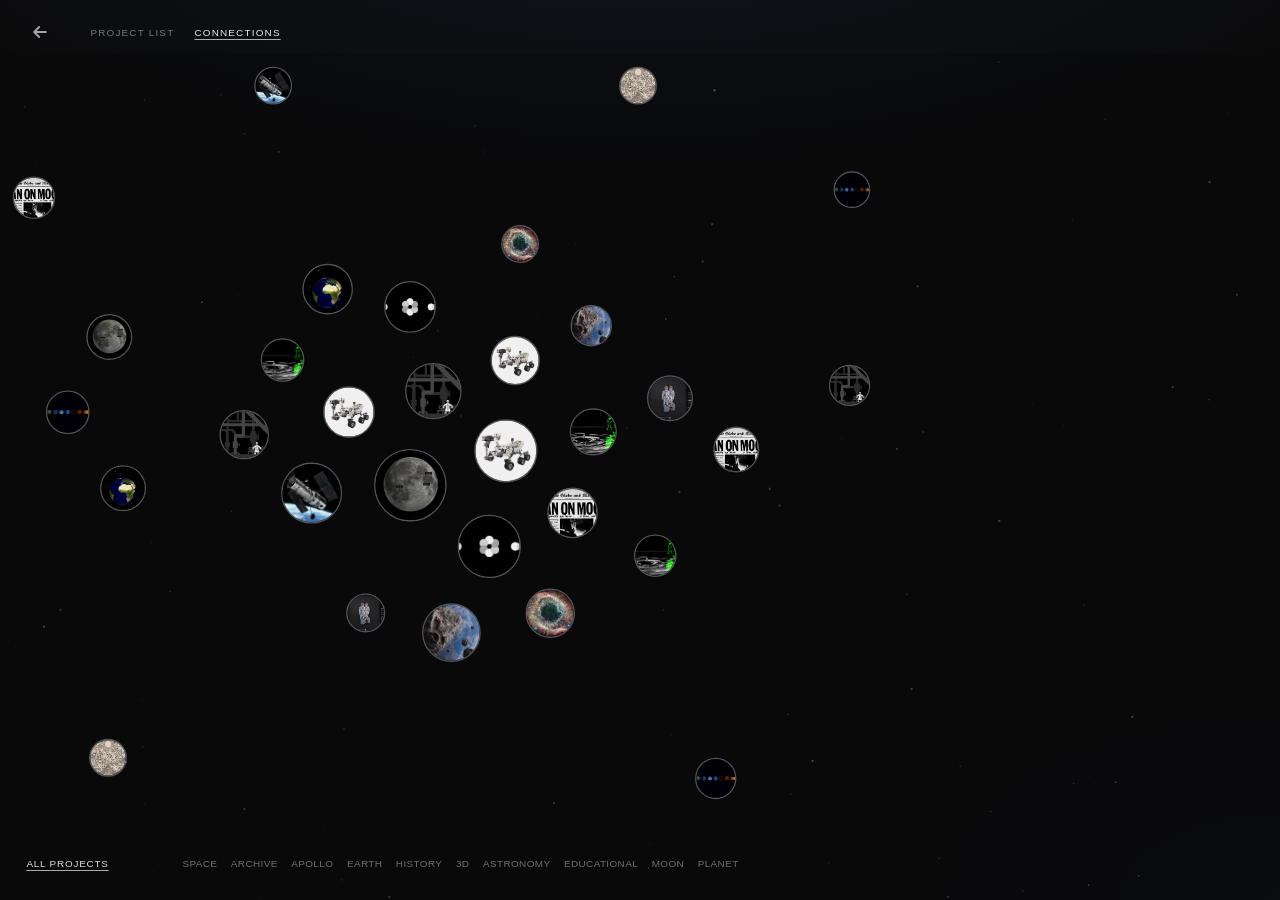
==== explore.html @ de9faa94 "16" ====
<!DOCTYPE html>
<html lang="it">
<head>
  <meta charset="utf-8">
  <meta name="viewport" content="width=device-width, initial-scale=1">
  <title>NASA70 — Connections</title>
  <link rel="stylesheet" href="css/main.css?v=open-red-explore">
</head>
<body class="page-top10">
  <header class="site-header site-header--scheda">
    <div class="site-header__start">
      <a class="header__back" href="index.html" aria-label="Torna alla Home">
        <svg viewBox="0 0 24 24" fill="none" focusable="false" aria-hidden="true"><path d="M19 12H5M11 18l-6-6 6-6" stroke="currentColor" stroke-width="2.2" stroke-linecap="round" stroke-linejoin="round"/></svg>
      </a>
      <nav class="site-nav" aria-label="Sezioni">
        <a class="site-nav__link" href="projects.html">Project List</a>
        <a class="site-nav__link site-nav__link--active" href="explore.html" aria-current="page">Connections</a>
      </nav>
    </div>
    <button type="button" class="header__menuButton" id="legend-toggle" aria-label="Apri menu" aria-controls="legend-panel" aria-expanded="false">
      <span class="header__menuIcon" aria-hidden="true"></span>
    </button>
    <p class="header-meta" aria-hidden="true"><span id="coord-readout" class="mono"></span></p>
  </header>

  <div class="top10-shell" id="top10-shell">
    <div class="top10-graph-pane" id="top10-graph-pane">
      <aside class="legend" id="legend-panel" aria-label="Legenda colori"></aside>
      <main class="main-stage" id="main-stage">
        <canvas id="starfield" class="starfield" aria-hidden="true"></canvas>
        <svg id="graph-svg" class="graph-svg" role="application" aria-label="Rete interattiva dei progetti del corso">
          <defs>
            <filter id="node-glow" x="-80%" y="-80%" width="260%" height="260%">
              <feGaussianBlur stdDeviation="1.8" result="b"/>
              <feMerge>
                <feMergeNode in="b"/>
                <feMergeNode in="SourceGraphic"/>
              </feMerge>
            </filter>
          </defs>
          <g id="zoom-layer">
            <g id="links-layer"></g>
            <g id="nodes-layer"></g>
            <g id="links-highlight-layer"></g>
          </g>
        </svg>
      </main>
      <nav class="filters" id="filter-bar" aria-label="Filtra per tag"></nav>
    </div>

    <aside class="top10-preview-pane" id="preview-pane" aria-label="Anteprima progetto">
      <div class="top10-preview-pane__inner" id="preview-inner">
        <p class="top10-preview__empty">Select a project to preview</p>
      </div>
    </aside>
  </div>

  <div id="mobile-peek" class="mobile-peek" hidden aria-live="polite"></div>

  <div id="tooltip" class="tooltip" role="tooltip" hidden></div>

  <div id="modal" class="modal" hidden aria-modal="true" role="dialog" aria-labelledby="modal-title">
    <div class="modal__backdrop" data-modal-close></div>
    <div class="modal__panel">
      <div class="modal__inner" id="modal-inner"></div>
    </div>
  </div>

  <script type="module" src="js/main.js?v=close-outside-fix"></script>
</body>
</html>
---- css/main.css ----
:root {
  --void: #0a0a0a;
  --void-mid: #121212;
  --void-edge: #1a1a1a;
  --text: #e8eaef;
  --text-muted: rgba(232, 234, 239, 0.55);
  --line: rgba(200, 210, 255, 0.12);
  --line-strong: rgba(200, 210, 255, 0.22);
  --panel: rgba(12, 14, 22, 0.92);
  --panel-border: rgba(255, 255, 255, 0.06);
  --accent: #7eb8ff;
  --nasa-red: #fc3d21;
  --nasa-red-hover: #ff5a40;
  --font-sans: "Helvetica Neue", Helvetica, Arial, sans-serif;
  --font-mono: "Helvetica Neue", Helvetica, Arial, sans-serif;
  --explore-inset: clamp(1rem, 2.8vw, 1.65rem);
  --brand-logo-width: 132px;
  --header-pad-inline: 1.25rem;
  --header-nav-gap: 1.35rem;
  --nav-link-pad-inline: 0.55rem;
  --align-explore-inline: calc(
    var(--header-pad-inline) + var(--brand-logo-width) + var(--header-nav-gap) +
      var(--nav-link-pad-inline)
  );
  --cluster-moon: #c4b5fd;
  --cluster-mars: #fca5a5;
  --cluster-earth: #6ee7b7;
  --cluster-audio: #fcd34d;
  --cluster-data: #93c5fd;
  --cluster-play: #f9a8d4;
  --cluster-heritage: #d4d4d8;
  --cluster-media: #a5b4fc;
  --radius: 10px;
  --transition: 0.35s cubic-bezier(0.22, 1, 0.36, 1);
}

*,
*::before,
*::after {
  box-sizing: border-box;
}

html,
body {
  margin: 0;
  height: 100%;
  background: var(--void);
  color: var(--text);
  font-family: var(--font-sans);
  overflow: hidden;
  -webkit-tap-highlight-color: transparent;
}

body {
  background-image:
    radial-gradient(ellipse 120% 80% at 50% -20%, rgba(60, 80, 140, 0.18), transparent 55%),
    radial-gradient(ellipse 80% 60% at 100% 100%, rgba(30, 40, 90, 0.12), transparent 50%);
}

.site-header {
  position: fixed;
  top: 0;
  left: 0;
  right: 0;
  z-index: 20;
  display: flex;
  align-items: center;
  justify-content: space-between;
  padding: 0.75rem var(--header-pad-inline);
  pointer-events: none;
  background: transparent;
  border-bottom: 1px solid transparent;
  backdrop-filter: blur(0);
  -webkit-backdrop-filter: blur(0);
  transition:
    background var(--transition),
    border-color var(--transition),
    backdrop-filter var(--transition),
    -webkit-backdrop-filter var(--transition);
}

.site-header.is-scrolled {
  background: rgba(10, 10, 10, 0.78);
  border-bottom-color: rgba(255, 255, 255, 0.06);
  backdrop-filter: blur(14px);
  -webkit-backdrop-filter: blur(14px);
}

.site-header > * {
  pointer-events: auto;
}

.header__menuButton {
  display: none;
  align-items: center;
  justify-content: center;
  width: 44px;
  height: 44px;
  border-radius: 12px;
  border: 1px solid rgba(255, 255, 255, 0.1);
  background: rgba(10, 12, 20, 0.62);
  backdrop-filter: blur(10px);
  box-shadow: 0 10px 26px rgba(0, 0, 0, 0.35);
  color: var(--text);
  cursor: pointer;
}

.header__menuIcon {
  position: relative;
  width: 18px;
  height: 18px;
}

.header__menuIcon::before,
.header__menuIcon::after,
.header__menuIcon {
  display: block;
}

.header__menuIcon::before,
.header__menuIcon::after {
  content: "";
  position: absolute;
  left: 0;
  right: 0;
  height: 2px;
  border-radius: 999px;
  background: rgba(232, 234, 239, 0.9);
  box-shadow: 0 0 10px rgba(126, 184, 255, 0.12);
}

.header__menuIcon::before {
  top: 50%;
  transform: translateY(-50%) rotate(90deg);
  transform-origin: 50% 50%;
}

.header__menuIcon::after {
  top: 50%;
  transform: translateY(-50%);
}

.header__menuIcon {
  background: transparent;
}

/* Aperto: da + a − */
.header__menuButton[aria-expanded="true"] .header__menuIcon::before {
  opacity: 0;
}

.brand {
  display: flex;
  align-items: center;
  gap: 0.75rem;
  text-decoration: none;
  color: inherit;
  flex-shrink: 0;
}

/* Freccia "torna alla Home" nella scheda (al posto del logo). */
.header__back {
  display: inline-flex;
  align-items: center;
  justify-content: center;
  width: 40px;
  height: 40px;
  border-radius: 10px;
  flex-shrink: 0;
  color: rgba(232, 234, 239, 0.7);
  text-decoration: none;
  transition: color var(--transition), background var(--transition);
}

.header__back:hover {
  color: var(--text);
  background: rgba(255, 255, 255, 0.06);
}

.header__back svg {
  display: block;
  width: 20px;
  height: 20px;
}

.site-header__start {
  display: flex;
  align-items: center;
  gap: var(--header-nav-gap);
  min-width: 0;
}

.site-nav {
  display: flex;
  align-items: center;
  gap: 0.15rem;
}

.site-nav__link {
  font-family: var(--font-mono);
  font-size: 0.62rem;
  letter-spacing: 0.12em;
  text-transform: uppercase;
  text-decoration: none;
  color: rgba(232, 234, 239, 0.48);
  padding: 0.35rem var(--nav-link-pad-inline);
  background: transparent;
  border: 0;
  transition: color var(--transition), text-decoration-color var(--transition);
}

.site-nav__link:hover {
  color: rgba(232, 234, 239, 0.88);
}

.site-nav__link--active {
  color: var(--text);
  text-decoration: underline;
  text-decoration-color: rgba(232, 234, 239, 0.72);
  text-underline-offset: 0.32em;
  text-decoration-thickness: 1px;
}

.brand__logo {
  display: block;
  width: var(--brand-logo-width);
  height: auto;
  object-fit: contain;
}

.brand__text {
  display: flex;
  flex-direction: column;
  gap: 0.1rem;
}

.brand__title {
  font-size: 0.95rem;
  font-weight: 600;
  letter-spacing: 0.12em;
  text-transform: uppercase;
}

.brand__subtitle {
  font-size: 0.72rem;
  color: var(--text-muted);
  letter-spacing: 0.08em;
  text-transform: uppercase;
}

.header-meta {
  margin: 0;
  font-size: 0.65rem;
  color: var(--text-muted);
}

.mono {
  font-family: var(--font-mono);
  letter-spacing: 0.04em;
}

.main-stage {
  position: fixed;
  inset: 0;
  z-index: 0;
}

.starfield {
  position: absolute;
  inset: 0;
  width: 100%;
  height: 100%;
  display: block;
}

.graph-svg {
  position: absolute;
  inset: 0;
  width: 100%;
  height: 100%;
  cursor: grab;
  touch-action: none;
  -webkit-user-select: none;
  user-select: none;
}

.graph-svg,
.graph-svg * {
  -webkit-user-drag: none;
  user-select: none;
}

.graph-svg:active {
  cursor: grabbing;
}

.graph-svg .link {
  fill: none;
  stroke: none !important;
  stroke-width: 0 !important;
  stroke-opacity: 0 !important;
  pointer-events: none !important;
  visibility: hidden;
}

.graph-svg .link--strength {
  stroke-width: 0.55;
  stroke-opacity: 0.62;
}

.graph-svg .link--mid {
  stroke-width: 0.65;
  stroke-opacity: 0.74;
}

.graph-svg .link--warm {
  stroke-width: 0.78;
  stroke-opacity: 0.86;
}

.graph-svg .link--macro,
.graph-svg .link--tag {
  stroke-width: 0.55;
  stroke-opacity: 0.62;
}

.graph-svg .link--dim {
  opacity: 0.08;
}

.graph-svg .link--active {
  opacity: 1;
  stroke-opacity: 0.92;
  stroke-width: 1.05;
}

.graph-node {
  cursor: grab;
  opacity: 1;
}

.graph-node--dim {
  opacity: 0.14;
}

/* Progetto "spento" quando un altro è selezionato e non ha tag in comune:
   non più cliccabile né hoverabile. */
.graph-node--off {
  opacity: 0.12;
  cursor: default;
  pointer-events: none;
}

.graph-node--off .graph-node__hit {
  pointer-events: none !important;
}

/* Progetto selezionato (clic): anello esterno bianco ben visibile.
   Usiamo l'halo (raggio ringR*1.5) così l'anello sta più all'esterno e si
   distingue dall'outline che abbraccia la miniatura. */
.graph-node--selected .graph-node__halo {
  stroke: #ffffff !important;
  stroke-opacity: 1 !important;
  stroke-width: 2px !important;
}

.graph-node--selected .graph-node__thumb {
  opacity: 1;
}

.graph-node--inactive {
  opacity: 0.32;
  cursor: default;
  transition: opacity 0.4s ease;
}

.graph-node--inactive .graph-node__ring {
  stroke-opacity: 0.12 !important;
}

.graph-node--inactive .graph-node__thumb {
  opacity: 0.7;
}

.graph-node--inactive:hover {
  opacity: 0.55;
}

.graph-node--neighbor {
  opacity: 0.62;
}

.graph-node--pinned {
  opacity: 1;
}

.graph-node--pinned .graph-node__ring {
  stroke: rgba(255, 255, 255, 0.95);
  stroke-opacity: 1;
  stroke-width: 2.6;
}

.graph-node--pinned .graph-node__halo {
  stroke-opacity: 0.62;
}

.graph-node--pinned .graph-node__thumb {
  opacity: 1;
  filter: drop-shadow(0 0 10px rgba(255, 255, 255, 0.42)) drop-shadow(0 0 22px rgba(170, 195, 255, 0.32));
}

@media (prefers-reduced-motion: no-preference) {
  .graph-node--pinned .graph-node__halo {
    animation: graph-node-halo 2.6s ease-in-out infinite;
  }
}

@keyframes graph-node-halo {
  0%,
  100% {
    stroke-opacity: 0.42;
  }
  50% {
    stroke-opacity: 0.78;
  }
}

.graph-node:active {
  cursor: grabbing;
}

.graph-node__ring {
  pointer-events: none;
  stroke: rgba(200, 206, 218, 0.52);
  transition: stroke-opacity 0.25s ease, r 0.3s ease, stroke-width 0.25s ease;
}

.graph-node__hit {
  pointer-events: all;
  fill: transparent !important;
  stroke: none !important;
  cursor: grab;
}

.graph-node__thumb {
  pointer-events: none;
  opacity: 0.94;
  transition: opacity 0.25s ease;
}

.graph-node:hover .graph-node__ring,
.graph-node:focus-visible .graph-node__ring,
.graph-node--focus .graph-node__ring {
  stroke-opacity: 0.95;
  r: 18.5;
  stroke-width: 1.8;
}

.graph-node:hover .graph-node__thumb,
.graph-node:focus-visible .graph-node__thumb,
.graph-node--focus .graph-node__thumb {
  opacity: 1;
}

.graph-node:focus {
  outline: none;
}

.graph-node:focus-visible {
  outline: none;
}

.graph-node:focus-visible .graph-node__ring {
  stroke-opacity: 1;
  stroke-width: 2.05;
}

.legend {
  display: none !important;
  position: fixed;
  top: 4.25rem;
  right: var(--explore-inset, clamp(1rem, 2.8vw, 1.65rem));
  z-index: 18;
  width: min(10.5rem, calc(100vw - 2rem));
  max-height: min(72vh, calc(100vh - 11rem));
  overflow: auto;
  padding: 0;
  border: 0;
  background: transparent;
  box-shadow: none;
  backdrop-filter: none;
  -webkit-backdrop-filter: none;
  pointer-events: auto;
  text-align: right;
  -webkit-overflow-scrolling: touch;
}

.legend__section {
  margin-bottom: 1rem;
}

.legend__section--tags {
  margin-bottom: 0;
}

.legend__heading {
  margin: 0 0 0.4rem;
  font-size: 0.58rem;
  font-weight: 400;
  letter-spacing: 0.12em;
  text-transform: uppercase;
  color: rgba(232, 234, 239, 0.42);
}

.legend__scale {
  display: flex;
  flex-direction: column;
  align-items: stretch;
  gap: 0.28rem;
}

.legend__scaleBar {
  display: block;
  width: 100%;
  height: 2px;
  border-radius: 999px;
  opacity: 0.88;
}

.legend__scaleLabels {
  display: flex;
  justify-content: space-between;
  gap: 0.35rem;
}

.legend__scaleLabel {
  font-size: 0.58rem;
  letter-spacing: 0.06em;
  color: rgba(232, 234, 239, 0.42);
}

.legend__list {
  display: flex;
  flex-direction: column;
  gap: 0.22rem;
}

.legend__list--tags {
  max-height: 10.5rem;
  overflow-y: auto;
  padding-right: 0.1rem;
}

.legend__row {
  display: flex;
  align-items: center;
  justify-content: flex-end;
  gap: 0.4rem;
  min-height: 1.1rem;
}

.legend__swatch {
  flex-shrink: 0;
  width: 0.42rem;
  height: 0.42rem;
  border-radius: 50%;
  box-shadow: none;
  opacity: 0.9;
}

.legend__label {
  font-family: var(--font-sans);
  font-size: 0.72rem;
  line-height: 1.3;
  letter-spacing: -0.01em;
  color: rgba(232, 234, 239, 0.78);
}

.legend__empty {
  margin: 0;
  font-size: 0.72rem;
  color: rgba(232, 234, 239, 0.42);
}

.filters {
  position: fixed;
  bottom: 0;
  left: 0;
  right: 0;
  z-index: 15;
  display: flex;
  flex-wrap: wrap;
  align-items: center;
  justify-content: flex-start;
  gap: 0.55rem 0.85rem;
  max-height: 38vh;
  overflow-y: auto;
  padding: 0.65rem var(--explore-inset, clamp(1rem, 2.8vw, 1.65rem))
    calc(var(--explore-inset, clamp(1rem, 2.8vw, 1.65rem)) + env(safe-area-inset-bottom));
  pointer-events: none;
  -webkit-overflow-scrolling: touch;
}

.filters > * {
  pointer-events: auto;
}

.filter-pill {
  display: inline-flex;
  align-items: center;
  gap: 0.35rem;
  margin: 0;
  padding: 0.28rem 0;
  border: 0;
  border-radius: 0;
  background: transparent;
  font-family: var(--font-mono);
  font-size: 0.62rem;
  text-transform: uppercase;
  letter-spacing: 0.08em;
  color: rgba(232, 234, 239, 0.45);
  cursor: pointer;
  transition: color var(--transition);
}

.filter-pill__label {
  text-underline-offset: 0.28em;
  text-decoration-thickness: 1px;
}

.filter-pill--tag .filter-pill__label {
  max-width: 7.5rem;
  overflow: hidden;
  text-overflow: ellipsis;
  white-space: nowrap;
}

.filter-pill:hover {
  color: rgba(232, 234, 239, 0.82);
}

.filter-pill[aria-pressed="true"] {
  color: rgba(232, 234, 239, 0.92);
}

.filter-pill[aria-pressed="true"] .filter-pill__label {
  text-decoration: underline;
  text-decoration-color: rgba(232, 234, 239, 0.72);
}

.tooltip {
  position: fixed;
  z-index: 25;
  max-width: min(320px, calc(100vw - 2rem));
  padding: 0.75rem 0.85rem;
  border-radius: var(--radius);
  border: 1px solid var(--panel-border);
  background: rgba(12, 14, 22, 0.15);
  backdrop-filter: blur(12px);
  box-shadow: 0 16px 48px rgba(0, 0, 0, 0.45);
  pointer-events: none;
  transition: opacity 0.2s ease;
}

.tooltip[hidden] {
  display: none;
}

.graph-cursor-cta {
  position: fixed;
  z-index: 30;
  left: 0;
  top: 0;
  pointer-events: none;
}

.graph-cursor-cta[hidden] {
  display: none;
}

.graph-cursor-cta__link {
  pointer-events: auto;
  font-family: var(--font-mono);
  font-size: 0.56rem;
  font-weight: 400;
  letter-spacing: 0.12em;
  text-transform: uppercase;
  text-decoration: underline;
  text-decoration-color: rgba(232, 234, 239, 0.72);
  text-underline-offset: 0.32em;
  text-decoration-thickness: 1px;
  color: var(--text);
  white-space: nowrap;
}

.graph-cursor-cta__link:hover {
  color: rgba(232, 234, 239, 0.88);
}

.tooltip__img {
  width: 100%;
  aspect-ratio: 16 / 10;
  object-fit: cover;
  border-radius: 6px;
  margin-bottom: 0.55rem;
  opacity: 0.92;
}

.tooltip__author {
  margin: 0 0 0.4rem;
  font-family: var(--font-sans);
  font-size: 0.72rem;
  font-weight: 400;
  letter-spacing: 0;
  text-transform: none;
  color: rgba(232, 234, 239, 0.42);
  line-height: 1.35;
}

.tooltip__title {
  margin: 0 0 0.35rem;
  font-family: var(--font-sans);
  font-size: clamp(0.82rem, 1.15vw, 0.98rem);
  font-weight: 400;
  line-height: 1.3;
  letter-spacing: -0.01em;
  display: block;
}

.tooltip__titleText {
  min-width: 0;
  display: inline-flex;
  align-items: center;
  gap: 0.45rem;
}

.tooltip__catDot {
  width: 0.62rem;
  height: 0.62rem;
  border-radius: 999px;
  flex: 0 0 auto;
  box-shadow: 0 0 0 1px rgba(255, 255, 255, 0.14), 0 0 14px rgba(255, 255, 255, 0.08);
  opacity: 0.95;
}

.tooltip__excerpt {
  margin: 0 0 0.5rem;
  font-size: 0.78rem;
  color: var(--text-muted);
  line-height: 1.45;
  display: -webkit-box;
  -webkit-line-clamp: 3;
  -webkit-box-orient: vertical;
  overflow: hidden;
}

.tooltip__tagBlock {
  margin-top: 0.35rem;
}

.tooltip__tagBlock + .tooltip__tagBlock {
  margin-top: 0.45rem;
}

.tooltip__tagBlockLabel {
  margin: 0 0 0.2rem;
  font-size: 0.55rem;
  letter-spacing: 0.14em;
  text-transform: uppercase;
  color: rgba(232, 234, 239, 0.45);
}

.tooltip__noTags {
  margin: 0.25rem 0 0;
  font-size: 0.62rem;
  color: var(--text-muted);
}

.tooltip__tags {
  display: flex;
  flex-wrap: wrap;
  gap: 0.25rem;
}

.tooltip__tag {
  font-family: var(--font-mono);
  font-size: 0.55rem;
  letter-spacing: 0.06em;
  text-transform: uppercase;
  padding: 0.15rem 0.35rem;
  border-radius: 4px;
  background: rgba(255, 255, 255, 0.06);
  color: var(--text-muted);
}

.mobile-peek {
  position: fixed;
  right: 0.6rem;
  bottom: auto;
  top: auto;
  z-index: 16;
  width: min(18rem, calc(100vw - 1.5rem));
  border-radius: 14px;
  border: 1px solid rgba(255, 255, 255, 0.08);
  background: rgba(10, 12, 20, 0.18);
  backdrop-filter: blur(10px);
  box-shadow: 0 14px 44px rgba(0, 0, 0, 0.42);
  overflow: hidden;
}

@media (max-width: 820px) {
  .mobile-peek {
    right: 0.75rem;
    bottom: auto;
    top: auto;
  }
}

.mobile-peek__media {
  position: relative;
  border-radius: 14px 14px 0 0;
  overflow: hidden;
}

.mobile-peek__close {
  position: absolute;
  top: 0.65rem;
  right: 0.65rem;
  z-index: 5;
  width: 36px;
  height: 36px;
  border-radius: 12px;
  border: 1px solid rgba(255, 255, 255, 0.14);
  background: rgba(6, 8, 14, 0.55);
  backdrop-filter: blur(8px);
  color: rgba(232, 234, 239, 0.95);
  font-size: 1.25rem;
  line-height: 1;
  cursor: pointer;
  display: inline-flex;
  align-items: center;
  justify-content: center;
  box-shadow: 0 8px 22px rgba(0, 0, 0, 0.35);
}

.mobile-peek__close:active {
  transform: scale(0.98);
}

.mobile-peek[hidden] {
  display: none;
}

.mobile-peek__media--empty {
  min-height: 3.25rem;
}

.mobile-peek__img {
  width: 100%;
  aspect-ratio: 16 / 9;
  object-fit: cover;
  display: block;
  opacity: 0.96;
}

.mobile-peek__body {
  padding: 0.65rem 0.75rem 0.75rem;
}

.mobile-peek__title {
  margin: 0 0 0.5rem;
  font-size: 0.92rem;
  line-height: 1.2;
  font-weight: 600;
  color: var(--text);
}

.mobile-peek__tagsLabel {
  margin: 0 0 0.35rem;
  font-size: 0.58rem;
  letter-spacing: 0.1em;
  text-transform: uppercase;
  color: rgba(232, 234, 239, 0.55);
}

.mobile-peek__tags {
  display: flex;
  flex-wrap: wrap;
  gap: 0.25rem;
}

.mobile-peek__tag {
  font-family: var(--font-mono);
  font-size: 0.55rem;
  letter-spacing: 0.06em;
  text-transform: uppercase;
  padding: 0.15rem 0.35rem;
  border-radius: 4px;
  background: rgba(255, 255, 255, 0.06);
  color: rgba(232, 234, 239, 0.78);
}

@media (min-width: 821px) {
  /* desktop: il pannello è usato come anteprima hover */
}

.modal {
  position: fixed;
  inset: 0;
  z-index: 40;
  display: grid;
  place-items: center;
  padding: 1rem;
}

.modal[hidden] {
  display: none;
}

.modal__backdrop {
  position: absolute;
  inset: 0;
  background: rgba(0, 0, 0, 0.72);
  backdrop-filter: blur(6px);
}

.modal__panel {
  position: relative;
  width: min(720px, 100%);
  max-height: min(92vh, 900px);
  overflow: auto;
  border-radius: 14px;
  border: 1px solid var(--panel-border);
  background: linear-gradient(165deg, rgba(18, 20, 32, 0.98), rgba(8, 9, 14, 0.98));
  box-shadow: 0 24px 80px rgba(0, 0, 0, 0.55);
}

.modal__inner {
  position: relative;
  padding: 1.25rem 1.5rem 1.25rem;
}

.modal__heroWrap {
  position: relative;
  border-radius: 12px;
  overflow: hidden;
  margin-bottom: 1rem;
}

.modal__heroWrap .modal__hero {
  width: 100%;
  aspect-ratio: 21 / 9;
  object-fit: cover;
  display: block;
  margin: 0;
  border-radius: 0;
  opacity: 0.95;
}

.modal__close {
  border: none;
  border-radius: 10px;
  background: rgba(6, 8, 14, 0.55);
  backdrop-filter: blur(8px);
  color: var(--text);
  font-size: 1.25rem;
  line-height: 1;
  cursor: pointer;
  transition: background 0.2s ease;
  display: inline-flex;
  align-items: center;
  justify-content: center;
  width: 2.35rem;
  height: 2.35rem;
  box-shadow: 0 8px 22px rgba(0, 0, 0, 0.35);
}

.modal__close--onHero {
  position: absolute;
  top: 0.65rem;
  right: 0.65rem;
  z-index: 4;
}

.modal__close--top {
  position: absolute;
  top: 0.85rem;
  right: 1.5rem;
  z-index: 4;
}

.modal__close:hover {
  background: rgba(255, 255, 255, 0.12);
}

.modal__author {
  margin: 0.25rem 0 0.35rem;
  font-family: var(--font-sans);
  font-size: 0.72rem;
  letter-spacing: 0;
  text-transform: none;
  color: rgba(232, 234, 239, 0.42);
  line-height: 1.35;
}

.modal__title {
  margin: 0 0 0.5rem;
  font-family: var(--font-sans);
  font-size: 1.35rem;
  font-weight: 400;
  letter-spacing: -0.02em;
}

.modal__meta {
  margin: 0 0 1rem;
  font-size: 0.72rem;
  color: var(--text-muted);
}

.modal__desc {
  margin: 0 0 1.25rem;
  border: 1px solid var(--panel-border);
  border-radius: 10px;
  background: rgba(255, 255, 255, 0.03);
  overflow: hidden;
}

.modal__descSummary {
  display: flex;
  align-items: center;
  justify-content: space-between;
  gap: 0.75rem;
  padding: 0.55rem 0.75rem;
  cursor: pointer;
  user-select: none;
  list-style: none;
  color: rgba(232, 234, 239, 0.72);
}

.modal__descSummary::-webkit-details-marker {
  display: none;
}

.modal__descLabel {
  font-size: 0.62rem;
  letter-spacing: 0.14em;
  text-transform: uppercase;
}

.modal__descToggle {
  flex: 0 0 auto;
  width: 1.75rem;
  text-align: center;
  font-size: 1.15rem;
  line-height: 1;
  color: rgba(232, 234, 239, 0.85);
}

.modal__descToggle::after {
  content: "+";
}

.modal__desc[open] .modal__descToggle::after {
  content: "−";
}

.modal__descBody {
  padding: 0 0.75rem 0.75rem;
}

.modal__descBody .modal__body {
  margin: 0;
  padding-top: 0.15rem;
}

@media (min-width: 821px) {
  .modal__desc {
    border: none;
    border-radius: 0;
    background: transparent;
    margin: 0 0 1.25rem;
    overflow: visible;
  }

  .modal__descSummary {
    display: none;
  }

  .modal__descBody {
    padding: 0;
  }

  .modal__descBody .modal__body {
    padding-top: 0;
  }
}

.modal__body {
  margin: 0 0 1.25rem;
  font-size: 0.9rem;
  line-height: 1.6;
  color: rgba(232, 234, 239, 0.88);
}

.modal__tagsWrap {
  margin-bottom: 1.25rem;
}

.modal__tagBlock {
  margin-bottom: 0.85rem;
}

.modal__tagBlock:last-child {
  margin-bottom: 0;
}

.modal__tagBlockLabel {
  margin: 0 0 0.35rem;
  font-size: 0.58rem;
  letter-spacing: 0.14em;
  text-transform: uppercase;
  color: rgba(232, 234, 239, 0.5);
}

.modal__noTags {
  margin: 0 0 1rem;
  font-size: 0.72rem;
  color: var(--text-muted);
}

.modal__tags {
  display: flex;
  flex-wrap: wrap;
  gap: 0.35rem;
  margin-bottom: 1.25rem;
}

.modal__tag {
  font-family: var(--font-mono);
  font-size: 0.6rem;
  letter-spacing: 0.08em;
  text-transform: uppercase;
  padding: 0.3rem 0.5rem;
  border-radius: 6px;
  border: 1px solid var(--panel-border);
  color: var(--text-muted);
}

.modal__cta {
  display: inline-flex;
  align-items: center;
  gap: 0.5rem;
  font-family: var(--font-mono);
  font-size: 0.68rem;
  letter-spacing: 0.12em;
  text-transform: uppercase;
  padding: 0.65rem 1rem;
  border-radius: 8px;
  border: 1px solid rgba(126, 184, 255, 0.35);
  background: rgba(40, 60, 100, 0.35);
  color: var(--text);
  text-decoration: none;
  transition: border-color var(--transition), background var(--transition);
}

.modal__cta:hover {
  border-color: rgba(126, 184, 255, 0.55);
  background: rgba(50, 75, 120, 0.45);
}

@media (prefers-reduced-motion: reduce) {
  *,
  *::before,
  *::after {
    animation-duration: 0.01ms !important;
    animation-iteration-count: 1 !important;
    transition-duration: 0.01ms !important;
  }

  .graph-svg .link,
  .graph-node__ring,
  .graph-node__thumb {
    transition: none;
  }

}

@media (max-width: 820px) {
  :root {
    --brand-logo-width: 108px;
    --header-nav-gap: 0.65rem;
    --nav-link-pad-inline: 0.45rem;
  }

  .site-header__start {
    gap: var(--header-nav-gap);
  }

  .site-nav__link {
    font-size: 0.56rem;
    padding: 0.3rem var(--nav-link-pad-inline);
  }

  /* Mobile: togli il bottone in alto a destra */
  .header__menuButton {
    display: none;
  }

  .header-meta {
    display: none;
  }

  .legend {
    top: 4.2rem;
    right: 0.75rem;
    left: auto;
    width: min(10.5rem, calc(100vw - 1.5rem));
    max-height: min(78vh, calc(100vh - 9.5rem));
    padding: 0.85rem 0.9rem;
    border: 1px solid rgba(255, 255, 255, 0.08);
    background: rgba(10, 10, 10, 0.94);
    transform: translateY(-6px) translateX(110%);
    opacity: 0;
    pointer-events: none;
    transition: transform var(--transition), opacity var(--transition);
  }

  body.legend-open .legend {
    transform: translateY(0) translateX(0);
    opacity: 1;
    pointer-events: auto;
  }

  .filters {
    padding-left: 1rem;
    padding-right: 1rem;
  }
}

/* —— Top 10 split layout —— */
.page-top10 {
  overflow: hidden;
  --explore-legend-offset: 3.45rem;
  /* Larghezza riservata sulla destra per il pannello anteprima. */
  --preview-reserve: clamp(19rem, 31vw, 27rem);
}

.page-top10 .top10-shell {
  position: fixed;
  top: 3.35rem;
  left: 0;
  right: 0;
  bottom: 0;
  display: grid;
  grid-template-columns: minmax(0, 1fr);
  overflow: hidden;
  z-index: 0;
}

.page-top10 .top10-graph-pane {
  position: relative;
  min-width: 0;
  min-height: 0;
  overflow: hidden;
}

.page-top10 .main-stage {
  position: absolute;
  inset: 0;
}

/* Lo starfield copre tutta la larghezza (sfondo continuo, niente colonna
   vuota visibile), mentre il grafo e i filtri restano confinati a sinistra
   così il pannello che esce a destra non copre mai i progetti.
   NB: gli <svg> sono "replaced elements" → con width:auto userebbero la
   larghezza intrinseca (~300px) e i nodi si stiperebbero a sinistra. Usiamo
   quindi una larghezza esplicita con calc(). */
.page-top10 .graph-svg {
  left: 0;
  right: auto;
  width: calc(100% - var(--preview-reserve));
}

.page-top10 .legend {
  position: absolute;
  top: var(--explore-legend-offset);
  left: var(--explore-inset, clamp(1rem, 2.8vw, 1.65rem));
  right: auto;
  width: min(11rem, calc(100% - 2rem));
  max-height: min(42vh, calc(100% - 8rem));
  z-index: 18;
  text-align: left;
}

.page-top10 .filters {
  position: absolute;
  left: 0;
  right: var(--preview-reserve);
  bottom: 0;
  z-index: 15;
  display: grid;
  grid-template-columns: calc(var(--align-explore-inline) - var(--explore-inset)) minmax(0, 1fr);
  align-items: end;
  column-gap: 0;
  row-gap: 0.45rem;
  max-width: 100%;
  padding: 0.65rem var(--explore-inset, clamp(1rem, 2.8vw, 1.65rem))
    calc(var(--explore-inset, clamp(1rem, 2.8vw, 1.65rem)) + env(safe-area-inset-bottom));
  pointer-events: none;
}

.page-top10 .filters > * {
  pointer-events: auto;
}

.page-top10 .filters .filter-pill:first-child {
  grid-column: 1;
  justify-self: start;
  align-self: end;
}

.page-top10 .filters__tags {
  grid-column: 2;
  display: flex;
  flex-wrap: wrap;
  align-items: center;
  gap: 0.55rem 0.85rem;
  min-width: 0;
}

.page-top10 .top10-preview-pane {
  position: absolute;
  top: 0;
  right: 0;
  bottom: 0;
  width: var(--preview-reserve);
  z-index: 12;
  min-width: 0;
  min-height: 0;
  display: flex;
  flex-direction: column;
  background: var(--void);
  /* Bordo/ombra solo quando il pannello è attivo: da nascosto non devono
     "sbavare" nell'area visibile lasciando intravedere una colonna. */
  border-left: 1px solid transparent;
  box-shadow: none;
  /* La zona a destra è riservata (il grafo è confinato a sinistra) quindi il
     pannello non copre i progetti; quando è nascosto lì si vede solo lo
     starfield a tutta larghezza: nessuna colonna visibile. */
  transform: translateX(103%);
  opacity: 0;
  pointer-events: none;
  transition: transform 0.42s cubic-bezier(0.22, 0.61, 0.36, 1), opacity 0.42s ease;
  transition-delay: 0s;
}

.page-top10 .top10-preview-pane--active {
  transform: translateX(0);
  opacity: 1;
  pointer-events: auto;
  border-left-color: rgba(255, 255, 255, 0.08);
  box-shadow: -18px 0 42px rgba(0, 0, 0, 0.42);
  /* Piccolo delay solo in entrata (quando il pannello "esce"). */
  transition-delay: 0.16s;
}

.page-top10 .top10-preview-pane__inner {
  flex: 1;
  min-height: 0;
  overflow: hidden;
}

.page-top10 .top10-preview__empty {
  margin: 0;
  padding: var(--explore-legend-offset) 1.25rem 2.5rem;
  font-size: 0.84rem;
  line-height: 1.55;
  color: rgba(232, 234, 239, 0.42);
}

.preview-panel {
  height: 100%;
  min-height: 0;
  padding: 1.15rem 1.25rem 1.75rem;
  display: flex;
  flex-direction: column;
  gap: 0.65rem;
  overflow: hidden;
}

.preview-panel__heroWrap {
  position: relative;
  width: 100%;
  aspect-ratio: 16 / 10;
  border-radius: 0;
  overflow: hidden;
  background: rgba(255, 255, 255, 0.04);
  margin-bottom: 0.35rem;
}

.preview-panel__hero {
  width: 100%;
  height: 100%;
  object-fit: cover;
  display: block;
}

.preview-panel__author {
  margin: -0.4rem 0 0;
  font-family: var(--font-sans);
  font-size: clamp(0.7rem, 0.95vw, 0.82rem);
  font-weight: 400;
  line-height: 1.2;
  letter-spacing: -0.01em;
  color: rgba(232, 234, 239, 0.48);
}

.preview-panel__title {
  margin: 0;
  font-family: var(--font-sans);
  font-size: clamp(0.82rem, 1.15vw, 0.98rem);
  font-weight: 400;
  line-height: 1.3;
  letter-spacing: -0.01em;
  color: rgba(232, 234, 239, 0.92);
  display: -webkit-box;
  -webkit-box-orient: vertical;
  -webkit-line-clamp: 3;
  overflow: hidden;
}

.preview-panel__meta {
  margin: 0;
  font-family: var(--font-mono);
  font-size: clamp(0.82rem, 1.15vw, 0.98rem);
  font-weight: 400;
  line-height: 1.3;
  letter-spacing: 0.02em;
  color: rgba(232, 234, 239, 0.45);
  display: -webkit-box;
  -webkit-box-orient: vertical;
  -webkit-line-clamp: 2;
  overflow: hidden;
}

.preview-panel__bodyScroll {
  --preview-body-visible-lines: 5;
  flex: 1;
  min-height: 0;
  max-height: calc(var(--preview-body-visible-lines) * 1.65 * 0.84rem);
  margin: 0.1rem 0 0;
  overflow-y: auto;
  overflow-x: hidden;
  -webkit-overflow-scrolling: touch;
  scrollbar-width: thin;
  scrollbar-color: rgba(232, 234, 239, 0.22) transparent;
}

.preview-panel__lowerScroll {
  flex: 1;
  min-height: 0;
  overflow-y: auto;
  overflow-x: hidden;
  -webkit-overflow-scrolling: touch;
  padding-top: 0.15rem;
  padding-right: 0.25rem;
  scrollbar-width: thin;
  scrollbar-color: rgba(232, 234, 239, 0.22) transparent;
  display: flex;
  flex-direction: column;
  gap: 0.65rem;
}

.preview-panel__lowerScroll::-webkit-scrollbar {
  width: 3px;
}

.preview-panel__lowerScroll::-webkit-scrollbar-thumb {
  background: rgba(232, 234, 239, 0.24);
  border-radius: 99px;
}

.preview-panel__lowerScroll::-webkit-scrollbar-track {
  background: transparent;
}

.preview-panel__bodyScroll::-webkit-scrollbar {
  width: 3px;
}

.preview-panel__bodyScroll::-webkit-scrollbar-thumb {
  background: rgba(232, 234, 239, 0.24);
  border-radius: 99px;
}

.preview-panel__bodyScroll::-webkit-scrollbar-track {
  background: transparent;
}

.preview-panel__body {
  margin: 0;
  font-family: var(--font-sans);
  font-size: 0.84rem;
  font-weight: 400;
  line-height: 1.65;
  color: rgba(232, 234, 239, 0.62);
  max-width: none;
  overflow-wrap: break-word;
}

.preview-panel__cta {
  display: inline-block;
  margin-top: 1.5rem;
  margin-bottom: 0.25rem;
  font-family: var(--font-sans);
  font-size: 0.58rem;
  font-weight: 400;
  letter-spacing: 0.12em;
  text-transform: uppercase;
  text-decoration: underline;
  text-decoration-color: rgba(232, 234, 239, 0.72);
  text-underline-offset: 0.32em;
  text-decoration-thickness: 1px;
  color: var(--text);
}

.preview-panel__cta:hover {
  color: rgba(232, 234, 239, 0.88);
}

.preview-panel__cta--primary {
  color: var(--nasa-red);
  text-decoration-color: rgba(252, 61, 33, 0.5);
}

.preview-panel__cta--primary:hover {
  color: var(--nasa-red-hover, var(--nasa-red));
  text-decoration-color: var(--nasa-red);
}

.preview-panel__actions {
  display: flex;
  flex-direction: column;
  align-items: flex-start;
}

/* Quando entrambi i link sono presenti, "Torna alla Project List" sta appena
   sotto "Apri il progetto" con poco spazio. */
.preview-panel__cta--back {
  margin-top: 0.6rem;
  text-decoration-color: rgba(232, 234, 239, 0.45);
  color: rgba(232, 234, 239, 0.78);
}

.preview-panel__tagBlock {
  margin-top: 0.35rem;
}

.preview-panel__tagBlockLabel {
  margin: 0 0 0.35rem;
  font-size: 0.58rem;
  letter-spacing: 0.12em;
  text-transform: uppercase;
  color: rgba(232, 234, 239, 0.42);
}

.preview-panel__tags {
  margin: 0.7rem 0 0.4rem;
  font-size: 0.58rem;
  letter-spacing: 0.06em;
  text-transform: uppercase;
  line-height: 1.5;
  color: rgba(232, 234, 239, 0.65);
}

.preview-panel__tagsInlineLabel {
  font-size: 0.58rem;
  letter-spacing: 0.12em;
  text-transform: uppercase;
  color: rgba(232, 234, 239, 0.55);
  margin-right: 0.15rem;
}

/* Tag in comune con almeno un altro progetto: in grassetto + colore pieno. */
.preview-panel__tagShared {
  font-weight: 700;
  color: rgba(255, 255, 255, 0.92);
}

.preview-panel__tagsEmpty {
  margin: 0.7rem 0 0.4rem;
  font-size: 0.62rem;
  letter-spacing: 0.06em;
  color: rgba(232, 234, 239, 0.38);
}

.preview-panel__tag {
  font-size: 0.58rem;
  letter-spacing: 0.06em;
  text-transform: uppercase;
  padding: 0;
  border-radius: 0;
  background: transparent;
  color: rgba(232, 234, 239, 0.65);
}

@media (min-width: 821px) {
  .page-top10 .header__menuButton {
    display: none;
  }

  .page-top10 .mobile-peek {
    display: none !important;
  }

  .page-top10 .tooltip {
    display: none !important;
  }

  .page-top10 .legend {
    opacity: 1;
    pointer-events: auto;
    transform: none;
  }
}

@media (max-width: 820px) {
  .page-top10 .top10-shell {
    top: 3.15rem;
    grid-template-columns: 1fr;
    grid-template-rows: minmax(0, 52vh) minmax(0, 1fr);
  }

  .page-top10 .top10-graph-pane {
    border-right: 0;
    border-bottom: 1px solid rgba(255, 255, 255, 0.08);
  }

  /* Su mobile niente colonna riservata: grafo e filtri a tutta larghezza. */
  .page-top10 .graph-svg {
    left: 0;
    right: 0;
    width: 100%;
  }

  .page-top10 .filters {
    right: 0;
  }

  /* Su mobile il pannello torna statico (riga inferiore), sempre visibile. */
  .page-top10 .top10-preview-pane {
    position: relative;
    width: auto;
    transform: none;
    opacity: 1;
    pointer-events: auto;
    border-left: 0;
    box-shadow: inset 0 1px 0 rgba(255, 255, 255, 0.04);
    transition: none;
  }

  .page-top10 .legend {
    position: fixed;
    top: 4.75rem;
    right: 0.75rem;
    left: auto;
    max-height: min(36vh, calc(100vh - 9.5rem));
    transform: translateY(-6px) translateX(110%);
    opacity: 0;
    pointer-events: none;
  }

  body.legend-open .page-top10 .legend {
    transform: translateY(0) translateX(0);
    opacity: 1;
    pointer-events: auto;
  }

  .page-top10 .top10-preview__empty {
    padding-top: 1.25rem;
  }

  .page-top10 .filters {
    padding-bottom: calc(var(--explore-inset, 1rem) + env(safe-area-inset-bottom));
  }

  .preview-panel {
    padding: 1rem 1rem 1.5rem;
    gap: 0.55rem;
  }

  .preview-panel__heroWrap {
    aspect-ratio: 16 / 9;
  }

  .preview-panel__title {
    -webkit-line-clamp: 2;
  }

  .preview-panel__author {
    margin-top: -0.15rem;
  }

  .preview-panel__tags,
  .preview-panel__tagsEmpty {
    margin-top: 0.35rem;
    margin-bottom: 0;
  }

  /* Su mobile: scrolla tutta la parte sotto (tag + descrizione + CTA). */
  .preview-panel__lowerScroll {
    padding-right: 0.35rem;
    gap: 0.6rem;
  }

  .preview-panel__cta {
    margin-top: 0.9rem;
    padding-bottom: 0.35rem;
  }
}

/* —— Explore —— */
.page-explore {
  overflow-y: auto;
  background: var(--void);
}

.explore-main {
  position: relative;
  z-index: 1;
  min-height: 100vh;
  padding: 5.5rem 0 4rem;
}

.explore-main__inner {
  width: 100%;
  max-width: none;
  margin: 0;
  --explore-inset: clamp(1rem, 2.8vw, 1.65rem);
  padding-inline: var(--explore-inset);
}

.explore-main__status {
  margin: 0;
  font-size: 0.72rem;
  color: var(--text-muted);
}

.explore-toolbar {
  display: block;
  margin-top: clamp(1.5rem, 4vw, 2.75rem);
  margin-bottom: 0;
}

.explore-toolbar__col {
  display: flex;
  flex-direction: column;
  align-items: stretch;
}

.explore-toolbar__row {
  display: grid;
  grid-template-columns: minmax(0, 1fr) minmax(0, 11rem) auto minmax(0, 1fr);
  align-items: start;
  gap: clamp(0.75rem, 2vw, 1.5rem);
  margin-bottom: clamp(1.75rem, 4.5vw, 3rem);
}

.explore-page-title {
  grid-column: 1;
  min-width: 0;
  margin: 0;
  padding-right: 1rem;
  font-family: var(--font-sans);
  font-size: clamp(1.35rem, 3.2vw, 2.1rem);
  font-weight: 400;
  line-height: 1.15;
  letter-spacing: -0.03em;
  color: rgba(232, 234, 239, 0.95);
  text-align: left;
}

.explore-page-subtitle {
  grid-column: 1;
  max-width: 56ch;
  margin: 0.9rem 0 0;
  padding-right: 1rem;
  font-family: var(--font-sans);
  font-size: 0.82rem;
  font-weight: 400;
  line-height: 1.55;
  letter-spacing: 0;
  color: rgba(232, 234, 239, 0.62);
}

/* ---------- Hero NASA-style (PROJECTS) ---------- */
.hero-nasa {
  /* Occupa l'intera viewport visibile (sotto l'header fisso) così
     entrando si vede SOLO la hero, e la lista è "below the fold". */
  min-height: calc(100vh - 5.5rem);
  display: grid;
  grid-template-columns: minmax(0, 1fr) minmax(0, 1fr);
  align-items: center;
  gap: clamp(1.5rem, 4vw, 4rem);
  padding: 1rem 0 2rem;
  max-width: none;
}

.hero-nasa__text {
  display: flex;
  flex-direction: column;
  justify-content: center;
  min-width: 0;
}

.hero-nasa__visual {
  position: relative;
  min-width: 0;
  align-self: center;
  justify-self: start;
  width: 100%;
  height: min(70vh, 36rem);
  /* Sposta leggermente i nodi verso sinistra dentro la colonna destra. */
  transform: translateX(-3rem);
  border-radius: 1rem;
  overflow: visible;
  user-select: none;
}

.hero-graph-svg {
  position: absolute;
  inset: 0;
  width: 100%;
  height: 100%;
  display: block;
}

/* Modalità decorativa del grafo (hero PROJECTS): disabilitiamo ogni
   trasformazione visiva di hover/focus, lasciamo solo il drag dei nodi. */
.graph-svg--decorative .graph-node {
  cursor: grab;
}
.graph-svg--decorative .graph-node:active {
  cursor: grabbing;
}
.graph-svg--decorative .graph-node:hover .graph-node__ring,
.graph-svg--decorative .graph-node:focus-visible .graph-node__ring {
  stroke: rgba(232, 234, 239, 0.35) !important;
  stroke-width: 1px !important;
  stroke-opacity: 0.45 !important;
}
.graph-svg--decorative .graph-node:hover .graph-node__thumb,
.graph-svg--decorative .graph-node:focus-visible .graph-node__thumb {
  filter: none !important;
  opacity: 1 !important;
}
.graph-svg--decorative .graph-node:focus,
.graph-svg--decorative .graph-node:focus-visible {
  outline: none !important;
}
.graph-svg--decorative .graph-node--neighbor,
.graph-svg--decorative .graph-node--dim,
.graph-svg--decorative .graph-node--pinned {
  /* Le classi di "focus" non vengono applicate perché i listener sono
     disattivati, ma per sicurezza neutralizziamo anche gli stili. */
  opacity: 1 !important;
}

/* Gerarchia: kicker (XS) → titolo (XXL) → lead (M, bold) → body (S, regular) */
.hero-nasa__kicker {
  margin: 0 0 1.1rem;
  font-size: 0.68rem;
  font-weight: 700;
  letter-spacing: 0.2em;
  text-transform: uppercase;
  color: var(--nasa-red);
}

.hero-nasa__title {
  margin: 0 0 1.75rem;
  font-family: var(--font-sans);
  font-size: 3rem;
  font-weight: 700;
  line-height: 1.05;
  letter-spacing: 0;
  color: rgba(232, 234, 239, 0.98);
}

.hero-nasa__lead {
  max-width: 52ch;
  margin: 0 0 1.15rem;
  font-family: var(--font-sans);
  font-size: 1.125rem;
  font-weight: 600;
  line-height: 1.45;
  letter-spacing: -0.005em;
  color: rgba(232, 234, 239, 0.95);
}

.hero-nasa__body {
  max-width: 62ch;
  margin: 0 0 2.25rem;
  font-family: var(--font-sans);
  font-size: 1rem;
  font-weight: 400;
  line-height: 1.6;
  color: rgba(232, 234, 239, 0.62);
}

.hero-nasa__cta {
  display: inline-flex;
  align-items: center;
  gap: 0.85rem;
  padding: 0.4rem 0;
  font-family: var(--font-sans);
  font-size: 1.4rem;
  font-weight: 700;
  letter-spacing: -0.015em;
  color: rgba(232, 234, 239, 0.98);
  text-decoration: none;
  transition: color 0.18s ease, transform 0.18s ease;
}

.hero-nasa__ctaLabel {
  position: relative;
  display: inline-block;
}

.hero-nasa__ctaLabel::after {
  content: "";
  position: absolute;
  left: 0;
  right: 0;
  bottom: -3px;
  height: 1px;
  background: currentColor;
  transform: scaleX(0);
  transform-origin: left center;
  transition: transform 0.25s ease;
}

.hero-nasa__cta:hover .hero-nasa__ctaLabel::after,
.hero-nasa__cta:focus-visible .hero-nasa__ctaLabel::after {
  transform: scaleX(1);
}

.hero-nasa__ctaArrow {
  display: inline-flex;
  align-items: center;
  justify-content: center;
  width: 2.4rem;
  height: 2.4rem;
  border-radius: 999px;
  background: var(--nasa-red);
  color: #fff;
  transition: background 0.18s ease, transform 0.18s ease;
  box-shadow: 0 6px 18px rgba(252, 61, 33, 0.32);
}

.hero-nasa__ctaArrow svg {
  width: 1.2rem;
  height: 1.2rem;
}

.hero-nasa__cta:hover .hero-nasa__ctaArrow,
.hero-nasa__cta:focus-visible .hero-nasa__ctaArrow {
  background: var(--nasa-red-hover);
  transform: translateX(3px);
}

.hero-nasa__cta:focus-visible {
  outline: 2px solid rgba(252, 61, 33, 0.55);
  outline-offset: 6px;
  border-radius: 4px;
}

/* Heading della sezione "Project List:" sotto la hero — stessa scala del lead. */
.projects-section__title {
  margin: 0 0 1.5rem;
  padding: 0;
  font-family: var(--font-sans);
  font-size: 1.125rem;
  font-weight: 600;
  line-height: 1.45;
  letter-spacing: -0.005em;
  color: rgba(232, 234, 239, 0.95);
}

.projects-section__titleColon {
  color: inherit;
}

.explore-toolbar__headRow {
  display: flex;
  align-items: baseline;
  justify-content: space-between;
  gap: clamp(1rem, 3vw, 2.5rem);
  margin-bottom: 1.5rem;
}

.explore-toolbar__headRow .projects-section__title {
  margin-bottom: 0;
}

.explore-search {
  flex: 0 1 clamp(12rem, 28vw, 22rem);
  min-width: 0;
}

.explore-search__label {
  display: block;
  cursor: text;
}

.explore-search__control {
  position: relative;
  display: flex;
  align-items: center;
  gap: 0.55rem;
  padding-bottom: 0.35rem;
  border-bottom: 1px solid rgba(232, 234, 239, 0.55);
  transition: border-color var(--transition);
}

.explore-search__control:focus-within {
  border-bottom-color: rgba(232, 234, 239, 0.95);
}

.explore-search__input {
  flex: 1 1 auto;
  min-width: 0;
  margin: 0;
  padding: 0;
  border: 0;
  background: transparent;
  font-family: var(--font-sans);
  font-size: 0.82rem;
  font-weight: 400;
  letter-spacing: 0;
  text-transform: none;
  color: rgba(232, 234, 239, 0.92);
  outline: none;
  appearance: none;
}

.explore-search__input::-webkit-search-cancel-button,
.explore-search__input::-webkit-search-decoration {
  appearance: none;
}

.explore-search__hint {
  flex: 0 0 auto;
  font-family: var(--font-sans);
  font-size: 0.82rem;
  letter-spacing: 0;
  text-transform: none;
  color: rgba(232, 234, 239, 0.45);
  pointer-events: none;
  transition: opacity var(--transition);
}

.explore-search__icon {
  flex: 0 0 auto;
  width: 1rem;
  height: 1rem;
  color: rgba(232, 234, 239, 0.72);
}

.explore-search__control:focus-within .explore-search__hint,
.explore-search__input:not(:placeholder-shown) ~ .explore-search__hint {
  opacity: 0;
}

@media (max-width: 820px) {
  .explore-toolbar__headRow {
    flex-direction: column;
    align-items: stretch;
    gap: 1rem;
    margin-bottom: 1.1rem;
  }

  .explore-search {
    flex-basis: auto;
    width: 100%;
  }
}

@media (max-width: 980px) {
  .hero-nasa {
    grid-template-columns: 1fr;
  }
  .hero-nasa__visual {
    /* Sotto i 980px nascondiamo il grafo decorativo per dare spazio
       al testo (occupa schermo intero). */
    display: none;
  }
}

@media (max-width: 820px) {
  .hero-nasa {
    min-height: calc(100dvh - 4.85rem);
    padding: 1rem 0 1.5rem;
  }
  .hero-nasa__title {
    font-size: clamp(2rem, 8.5vw, 2.6rem);
  }
  .hero-nasa__cta {
    font-size: 1.2rem;
  }
  .hero-nasa__ctaArrow {
    width: 2.1rem;
    height: 2.1rem;
  }
  .projects-section__title {
    margin-bottom: 1.1rem;
  }
}

.explore-toolbar__sortRow {
  display: grid;
  grid-template-columns: minmax(0, 1fr) minmax(0, 11rem) auto minmax(0, 1fr);
  align-items: center;
  gap: clamp(0.75rem, 2vw, 1.5rem);
  margin-bottom: 0.5rem;
}

.explore-toolbar__sortRow .explore-sortFilter {
  grid-column: 4;
  justify-self: end;
}

.explore-sortFilter {
  display: inline-flex;
  align-items: center;
  gap: 0.55rem;
}

.explore-toolbar__label {
  font-size: 0.58rem;
  letter-spacing: 0.12em;
  text-transform: uppercase;
  color: rgba(232, 234, 239, 0.42);
}

.explore-sortFilter__trigger {
  display: inline-flex;
  align-items: center;
  gap: 0.45rem;
  margin: 0;
  padding: 0.15rem 0;
  border: 0;
  background: transparent;
  font-family: var(--font-mono);
  font-size: 0.62rem;
  letter-spacing: 0.08em;
  color: rgba(232, 234, 239, 0.78);
  cursor: pointer;
}

.explore-sortFilter__trigger:focus-visible {
  outline: 1px solid rgba(255, 255, 255, 0.2);
  outline-offset: 3px;
}

.explore-sortFilter__chev {
  display: inline-block;
  width: 0.35rem;
  height: 0.35rem;
  border-right: 1px solid rgba(232, 234, 239, 0.45);
  border-bottom: 1px solid rgba(232, 234, 239, 0.45);
  transform: rotate(45deg) translateY(-1px);
  transition: transform var(--transition);
}

.explore-toolbar.is-open .explore-sortFilter__chev {
  transform: rotate(-135deg) translateY(1px);
}

.explore-sortFilter__panel {
  display: grid;
  grid-template-rows: 0fr;
  transition: grid-template-rows 0.45s cubic-bezier(0.22, 1, 0.36, 1);
}

.explore-toolbar.is-open .explore-sortFilter__panel {
  grid-template-rows: 1fr;
}

.explore-sortFilter__panelInner {
  overflow: hidden;
  min-height: 0;
}

.explore-sortFilter__list {
  list-style: none;
  margin: 0;
  padding: 0.45rem 0 0.15rem;
  display: flex;
  flex-direction: column;
  align-items: flex-end;
  gap: 0.1rem;
}

.explore-sortFilter__item {
  margin: 0;
  padding: 0;
}

.explore-sortFilter__option {
  margin: 0;
  padding: 0.28rem 0;
  border: 0;
  background: transparent;
  font-size: 0.62rem;
  letter-spacing: 0.08em;
  color: rgba(232, 234, 239, 0.45);
  cursor: pointer;
  transition: color var(--transition);
}

.explore-sortFilter__option:hover {
  color: rgba(232, 234, 239, 0.82);
}

.explore-sortFilter__option.is-active {
  color: rgba(232, 234, 239, 0.92);
  text-decoration: underline;
  text-underline-offset: 0.28em;
  text-decoration-thickness: 1px;
}

@media (prefers-reduced-motion: reduce) {
  .explore-sortFilter__panel {
    transition: none;
  }
}

.explore-empty {
  margin: 0;
  padding: 1.5rem 0;
  font-size: 0.72rem;
  color: var(--text-muted);
  list-style: none;
}

.explore-list {
  list-style: none;
  margin: 0;
  padding: 0;
}

.explore-item {
  display: grid;
  grid-template-columns: repeat(4, minmax(0, 1fr));
  align-items: start;
  gap: clamp(0.75rem, 2vw, 1.5rem);
  padding: var(--explore-inset, 1rem) 0 clamp(1.1rem, 2.5vw, 1.85rem);
  border-bottom: 1px solid rgba(255, 255, 255, 0.12);
  cursor: default;
  transition: border-color var(--transition);
}

.explore-item:first-child {
  border-top: 1px solid rgba(255, 255, 255, 0.12);
}

/* Evidenziazione temporanea quando si torna alla lista da "Torna alla
   Project List". */
.explore-item--focused {
  animation: exploreItemFocusFlash 1.6s ease;
}

@keyframes exploreItemFocusFlash {
  0% {
    background: rgba(255, 255, 255, 0.12);
  }
  100% {
    background: transparent;
  }
}

.explore-item__row {
  display: contents;
}

.explore-item__title {
  grid-column: 1;
  min-width: 0;
  margin: 0;
  padding: 0 1rem 0 0;
  font-family: var(--font-sans);
  font-size: clamp(0.82rem, 1.15vw, 0.98rem);
  font-weight: 400;
  line-height: 1.3;
  letter-spacing: -0.01em;
  color: rgba(232, 234, 239, 0.92);
  text-align: left;
  transition: color var(--transition);
}

.explore-item__author {
  grid-column: 2;
  margin: 0;
  min-width: 0;
  font-family: var(--font-sans);
  font-size: clamp(0.82rem, 1.15vw, 0.98rem);
  font-weight: 400;
  line-height: 1.3;
  letter-spacing: -0.01em;
  color: rgba(232, 234, 239, 0.48);
  text-align: left;
  transition: color var(--transition);
}

.explore-item__author--empty {
  visibility: hidden;
}

.explore-item__media {
  grid-column: 3;
  align-self: start;
  justify-self: center;
  position: relative;
  display: block;
  width: 100%;
  max-width: 220px;
  aspect-ratio: 220 / 150;
  margin: 0;
  padding: 0;
  border: 0;
  overflow: hidden;
  background: rgba(255, 255, 255, 0.04);
  cursor: pointer;
  font: inherit;
  color: inherit;
  text-align: inherit;
}

.explore-item__media:focus-visible {
  outline: 2px solid rgba(232, 234, 239, 0.55);
  outline-offset: 3px;
}

.explore-item__media--empty {
  border: 1px solid rgba(255, 255, 255, 0.06);
}

.explore-item__img {
  position: absolute;
  inset: 0;
  width: 100%;
  height: 100%;
  object-fit: cover;
}

.explore-item__date {
  grid-column: 4;
  align-self: start;
  justify-self: end;
  margin: 0;
  padding: 0 0 0 1rem;
  font-family: var(--font-mono);
  font-size: clamp(0.82rem, 1.15vw, 0.98rem);
  font-weight: 400;
  line-height: 1.3;
  letter-spacing: 0.02em;
  color: rgba(232, 234, 239, 0.45);
  text-align: right;
  white-space: nowrap;
}

.explore-item__expand {
  grid-column: 1 / span 2;
  grid-row: 2;
  display: grid;
  grid-template-columns: minmax(0, 1fr);
  grid-template-rows: 0fr;
  min-width: 0;
  overflow: hidden;
  opacity: 0;
  transition:
    grid-template-rows 0.5s cubic-bezier(0.22, 1, 0.36, 1) 0s,
    opacity 0.5s ease 0s;
}

.explore-item__expandInner {
  min-width: 0;
  min-height: 0;
  overflow: hidden;
  padding: 0 1rem 0 0;
  transition: padding-top 0.5s ease 0s;
}

.explore-item__desc {
  margin: 0 0 0.85rem;
  font-size: 0.84rem;
  line-height: 1.65;
  color: rgba(232, 234, 239, 0.62);
  overflow-wrap: break-word;
}

.explore-item__actions {
  display: flex;
  flex-wrap: wrap;
  align-items: center;
  gap: 0.85rem 1.1rem;
}

.explore-item__link {
  display: inline-flex;
  cursor: pointer;
  font-size: 0.58rem;
  letter-spacing: 0.12em;
  text-transform: uppercase;
  text-decoration: none;
  color: rgba(232, 234, 239, 0.48);
  border-bottom: 1px solid rgba(232, 234, 239, 0.22);
}

.explore-item__link:hover {
  color: rgba(232, 234, 239, 0.9);
  border-bottom-color: rgba(232, 234, 239, 0.45);
}

.explore-item__link--primary {
  color: var(--nasa-red);
  border-bottom-color: rgba(252, 61, 33, 0.5);
}

.explore-item__link--primary:hover {
  color: var(--nasa-red-hover, var(--nasa-red));
  border-bottom-color: var(--nasa-red);
}

@media (hover: hover) {
  .explore-item--open,
  .explore-item:hover {
    border-bottom-color: rgba(255, 255, 255, 0.22);
  }

  .explore-item--open .explore-item__title,
  .explore-item--open .explore-item__author,
  .explore-item:hover .explore-item__title,
  .explore-item:hover .explore-item__author {
    color: #fff;
  }

  .explore-item--open .explore-item__expand,
  .explore-item:hover .explore-item__expand {
    grid-template-rows: 1fr;
    opacity: 1;
    transition-delay: 0.5s, 0.5s;
  }

  .explore-item--open .explore-item__expandInner,
  .explore-item:hover .explore-item__expandInner {
    padding-top: 1rem;
    transition-delay: 0.5s;
  }

  /* Click sull'immagine: apertura immediata, senza delay dell'hover. */
  .explore-item--open .explore-item__expand {
    transition-delay: 0s, 0s;
  }

  .explore-item--open .explore-item__expandInner {
    transition-delay: 0s;
  }
}

@media (hover: none) {
  .explore-item__expand {
    grid-template-rows: 1fr;
    opacity: 1;
    transition: none;
  }

  .explore-item__expandInner {
    padding-top: 0.65rem;
    transition: none;
  }
}

@media (prefers-reduced-motion: reduce) {
  .explore-item__expand {
    transition: none;
  }

  .explore-item__img {
    transition: none;
  }
}

@media (max-width: 820px) {
  .explore-main {
    padding-top: 4.85rem;
  }

  .explore-main__inner {
    --explore-inset: 1rem;
    padding-inline: 1rem;
  }

  .explore-toolbar__row {
    grid-template-columns: minmax(0, 1fr) auto;
  }

  .explore-page-title {
    padding-right: 0.5rem;
  }

  .explore-toolbar__sortRow {
    grid-template-columns: minmax(0, 1fr) auto;
    margin-bottom: 0.4rem;
  }

  .explore-toolbar__sortRow .explore-sortFilter {
    grid-column: 2;
  }

  .explore-page-title {
    font-size: clamp(1.15rem, 5.5vw, 1.5rem);
  }

  .explore-item {
    grid-template-columns: minmax(0, 1fr) auto;
    grid-template-areas:
      "title date"
      "author media"
      "expand expand";
    gap: 0.65rem;
    padding: var(--explore-inset, 1rem) 0 1rem;
  }

  .explore-item__title {
    grid-area: title;
    padding: 0 0.5rem 0 0;
    font-size: clamp(0.78rem, 3.4vw, 0.9rem);
  }

  .explore-item__author {
    grid-area: author;
    max-width: 9rem;
    align-self: start;
    font-size: clamp(0.78rem, 3.4vw, 0.9rem);
    text-align: left;
  }

  .explore-item__media {
    grid-area: media;
    width: 120px;
    height: 82px;
  }

  .explore-item__date {
    grid-area: date;
    padding: 0;
    font-size: clamp(0.72rem, 3vw, 0.82rem);
    text-align: right;
  }

  .explore-item__expand {
    grid-area: expand;
    grid-column: auto;
    grid-row: auto;
  }

  .explore-item__expandInner {
    padding: 0;
  }
}
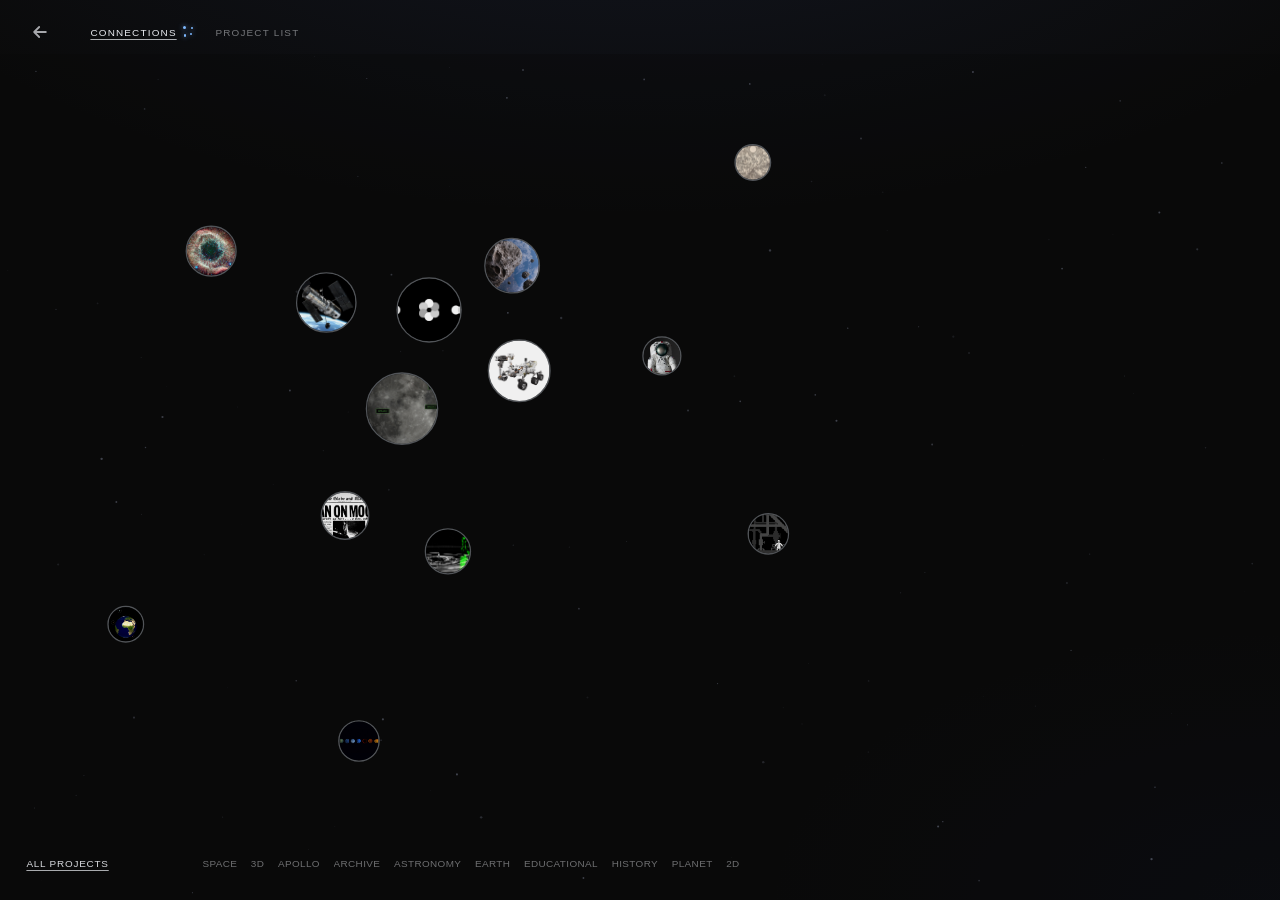
==== commit 64d36fae: "Connections" ====
--- a/explore.html
+++ b/explore.html
@@ -4,7 +4,7 @@
   <meta charset="utf-8">
   <meta name="viewport" content="width=device-width, initial-scale=1">
   <title>NASA70 — Connections</title>
-  <link rel="stylesheet" href="css/main.css?v=open-red-explore">
+  <link rel="stylesheet" href="css/main.css?v=apollo-thumb-zoom">
 </head>
 <body class="page-top10">
   <header class="site-header site-header--scheda">
@@ -13,8 +13,11 @@
         <svg viewBox="0 0 24 24" fill="none" focusable="false" aria-hidden="true"><path d="M19 12H5M11 18l-6-6 6-6" stroke="currentColor" stroke-width="2.2" stroke-linecap="round" stroke-linejoin="round"/></svg>
       </a>
       <nav class="site-nav" aria-label="Sezioni">
+        <a class="site-nav__link site-nav__link--active" href="explore.html" aria-current="page">
+          <span class="site-nav__linkLabel">Connections</span>
+          <span class="site-nav__linkParticles" aria-hidden="true"><span></span><span></span><span></span><span></span></span>
+        </a>
         <a class="site-nav__link" href="projects.html">Project List</a>
-        <a class="site-nav__link site-nav__link--active" href="explore.html" aria-current="page">Connections</a>
       </nav>
     </div>
     <button type="button" class="header__menuButton" id="legend-toggle" aria-label="Apri menu" aria-controls="legend-panel" aria-expanded="false">
@@ -40,8 +43,8 @@
           </defs>
           <g id="zoom-layer">
             <g id="links-layer"></g>
+            <g id="links-highlight-layer"></g>
             <g id="nodes-layer"></g>
-            <g id="links-highlight-layer"></g>
           </g>
         </svg>
       </main>
@@ -66,6 +69,6 @@
     </div>
   </div>
 
-  <script type="module" src="js/main.js?v=close-outside-fix"></script>
+  <script type="module" src="js/main.js?v=apollo-thumb-zoom"></script>
 </body>
 </html>
--- a/css/main.css
+++ b/css/main.css
@@ -14,7 +14,7 @@
   --font-sans: "Helvetica Neue", Helvetica, Arial, sans-serif;
   --font-mono: "Helvetica Neue", Helvetica, Arial, sans-serif;
   --explore-inset: clamp(1rem, 2.8vw, 1.65rem);
-  --brand-logo-width: 132px;
+  --brand-logo-width: 152px;
   --header-pad-inline: 1.25rem;
   --header-nav-gap: 1.35rem;
   --nav-link-pad-inline: 0.55rem;
@@ -197,6 +197,9 @@
 }
 
 .site-nav__link {
+  display: inline-flex;
+  align-items: center;
+  gap: 0.32rem;
   font-family: var(--font-mono);
   font-size: 0.62rem;
   letter-spacing: 0.12em;
@@ -209,6 +212,54 @@
   transition: color var(--transition), text-decoration-color var(--transition);
 }
 
+.site-nav__linkParticles {
+  position: relative;
+  display: inline-block;
+  flex: none;
+  width: 0.85rem;
+  height: 0.85rem;
+}
+
+.site-nav__linkParticles span {
+  position: absolute;
+  width: 0.14rem;
+  height: 0.14rem;
+  border-radius: 999px;
+  background: var(--accent);
+  box-shadow: 0 0 5px rgba(126, 184, 255, 0.85);
+  animation: exploreParticleDrift 2.8s ease-in-out infinite;
+}
+
+.site-nav__linkParticles span:nth-child(1) {
+  top: 8%;
+  left: 12%;
+  animation-delay: 0s;
+}
+
+.site-nav__linkParticles span:nth-child(2) {
+  top: 55%;
+  left: 62%;
+  animation-delay: 0.7s;
+}
+
+.site-nav__linkParticles span:nth-child(3) {
+  top: 68%;
+  left: 15%;
+  animation-delay: 1.4s;
+}
+
+.site-nav__linkParticles span:nth-child(4) {
+  top: 15%;
+  left: 68%;
+  animation-delay: 2.1s;
+}
+
+@media (prefers-reduced-motion: reduce) {
+  .site-nav__linkParticles span {
+    animation: none;
+  }
+}
+
 .site-nav__link:hover {
   color: rgba(232, 234, 239, 0.88);
 }
@@ -324,14 +375,26 @@
   stroke-opacity: 0.62;
 }
 
-.graph-svg .link--dim {
-  opacity: 0.08;
-}
-
-.graph-svg .link--active {
-  opacity: 1;
-  stroke-opacity: 0.92;
-  stroke-width: 1.05;
+/* Linee dinamiche disegnate dal nodo attivo (hover/click) verso OGNI
+   progetto che condivide almeno un tag — indipendenti dagli archi statici
+   del grafo, così collegano sempre tutti i progetti che restano attivi.
+   Stile alone/rete: traccia sottile molto trasparente, con tanti pallini
+   quanti sono i tag condivisi che viaggiano in loop lungo la linea (il
+   "passaggio dati"), posizionati via JS in graph.js. */
+.graph-svg .focus-link {
+  fill: none;
+  stroke: var(--accent);
+  stroke-width: 1;
+  stroke-opacity: 0.32;
+  stroke-linecap: round;
+  pointer-events: none;
+  filter: drop-shadow(0 0 4px rgba(126, 184, 255, 0.5));
+}
+
+.graph-svg .focus-link__dot {
+  fill: var(--accent);
+  pointer-events: none;
+  filter: drop-shadow(0 0 3px rgba(126, 184, 255, 0.95));
 }
 
 .graph-node {
@@ -1187,7 +1250,7 @@
 
 @media (max-width: 820px) {
   :root {
-    --brand-logo-width: 108px;
+    --brand-logo-width: 124px;
     --header-nav-gap: 0.65rem;
     --nav-link-pad-inline: 0.45rem;
   }
@@ -1529,13 +1592,61 @@
 }
 
 .preview-panel__cta--primary {
-  color: var(--nasa-red);
-  text-decoration-color: rgba(252, 61, 33, 0.5);
+  display: inline-flex;
+  align-items: center;
+  gap: 0.5rem;
+  color: rgba(255, 255, 255, 0.98);
+  text-decoration: none;
 }
 
 .preview-panel__cta--primary:hover {
-  color: var(--nasa-red-hover, var(--nasa-red));
-  text-decoration-color: var(--nasa-red);
+  color: #fff;
+}
+
+.preview-panel__ctaLabel {
+  position: relative;
+  display: inline-block;
+}
+
+.preview-panel__ctaLabel::after {
+  content: "";
+  position: absolute;
+  left: 0;
+  right: 0;
+  bottom: -3px;
+  height: 1px;
+  background: currentColor;
+  transform: scaleX(0);
+  transform-origin: left center;
+  transition: transform 0.25s ease;
+}
+
+.preview-panel__cta--primary:hover .preview-panel__ctaLabel::after,
+.preview-panel__cta--primary:focus-visible .preview-panel__ctaLabel::after {
+  transform: scaleX(1);
+}
+
+.preview-panel__ctaArrow {
+  display: inline-flex;
+  align-items: center;
+  justify-content: center;
+  flex: none;
+  width: 1.3rem;
+  height: 1.3rem;
+  border-radius: 999px;
+  background: var(--nasa-red);
+  color: #fff;
+  transition: background 0.18s ease, transform 0.18s ease;
+}
+
+.preview-panel__ctaArrow svg {
+  width: 0.62rem;
+  height: 0.62rem;
+}
+
+.preview-panel__cta--primary:hover .preview-panel__ctaArrow {
+  background: var(--nasa-red-hover);
+  transform: translateX(2px);
 }
 
 .preview-panel__actions {
@@ -1581,10 +1692,30 @@
   margin-right: 0.15rem;
 }
 
-/* Tag in comune con almeno un altro progetto: in grassetto + colore pieno. */
-.preview-panel__tagShared {
+.preview-panel__sharedTags {
+  margin: 0.4rem 0;
+  padding: 0.65rem 0.85rem;
+  border-left: 3px solid var(--accent);
+  border-radius: 0 4px 4px 0;
+  background: rgba(126, 184, 255, 0.1);
+}
+
+.preview-panel__sharedTagsLine {
+  margin: 0;
+  font-family: var(--font-sans);
+  font-size: 0.72rem;
+  letter-spacing: 0.01em;
+  line-height: 1.55;
+  color: rgba(232, 234, 239, 0.82);
+}
+
+.preview-panel__sharedTagsHead {
+  color: var(--accent);
   font-weight: 700;
-  color: rgba(255, 255, 255, 0.92);
+}
+
+.preview-panel__sharedTagsList {
+  text-transform: uppercase;
 }
 
 .preview-panel__tagsEmpty {
@@ -1944,28 +2075,58 @@
   transform: scaleX(1);
 }
 
-.hero-nasa__ctaArrow {
-  display: inline-flex;
-  align-items: center;
-  justify-content: center;
+.hero-nasa__ctaParticles {
+  position: relative;
+  display: inline-block;
+  flex: none;
   width: 2.4rem;
   height: 2.4rem;
+  transition: transform 0.18s ease;
+}
+
+.hero-nasa__ctaParticles span {
+  position: absolute;
+  width: 0.32rem;
+  height: 0.32rem;
   border-radius: 999px;
-  background: var(--nasa-red);
-  color: #fff;
-  transition: background 0.18s ease, transform 0.18s ease;
-  box-shadow: 0 6px 18px rgba(252, 61, 33, 0.32);
-}
-
-.hero-nasa__ctaArrow svg {
-  width: 1.2rem;
-  height: 1.2rem;
-}
-
-.hero-nasa__cta:hover .hero-nasa__ctaArrow,
-.hero-nasa__cta:focus-visible .hero-nasa__ctaArrow {
-  background: var(--nasa-red-hover);
+  background: var(--accent);
+  box-shadow: 0 0 9px rgba(126, 184, 255, 0.85);
+  animation: exploreParticleDrift 2.8s ease-in-out infinite;
+}
+
+.hero-nasa__ctaParticles span:nth-child(1) {
+  top: 8%;
+  left: 12%;
+  animation-delay: 0s;
+}
+
+.hero-nasa__ctaParticles span:nth-child(2) {
+  top: 55%;
+  left: 62%;
+  animation-delay: 0.7s;
+}
+
+.hero-nasa__ctaParticles span:nth-child(3) {
+  top: 68%;
+  left: 15%;
+  animation-delay: 1.4s;
+}
+
+.hero-nasa__ctaParticles span:nth-child(4) {
+  top: 15%;
+  left: 68%;
+  animation-delay: 2.1s;
+}
+
+.hero-nasa__cta:hover .hero-nasa__ctaParticles,
+.hero-nasa__cta:focus-visible .hero-nasa__ctaParticles {
   transform: translateX(3px);
+}
+
+@media (prefers-reduced-motion: reduce) {
+  .hero-nasa__ctaParticles span {
+    animation: none;
+  }
 }
 
 .hero-nasa__cta:focus-visible {
@@ -2107,7 +2268,7 @@
   .hero-nasa__cta {
     font-size: 1.2rem;
   }
-  .hero-nasa__ctaArrow {
+  .hero-nasa__ctaParticles {
     width: 2.1rem;
     height: 2.1rem;
   }
@@ -2370,33 +2531,33 @@
 }
 
 .explore-item__expand {
-  grid-column: 1 / span 2;
+  --expand-full: 30rem;
+  grid-column: 1;
   grid-row: 2;
-  display: grid;
-  grid-template-columns: minmax(0, 1fr);
-  grid-template-rows: 0fr;
   min-width: 0;
   overflow: hidden;
-  opacity: 0;
-  transition:
-    grid-template-rows 0.5s cubic-bezier(0.22, 1, 0.36, 1) 0s,
-    opacity 0.5s ease 0s;
+  max-height: 3.35rem;
+  transition: max-height 0.5s cubic-bezier(0.22, 1, 0.36, 1) 0s;
 }
 
 .explore-item__expandInner {
   min-width: 0;
   min-height: 0;
-  overflow: hidden;
-  padding: 0 1rem 0 0;
-  transition: padding-top 0.5s ease 0s;
+  padding: 0.5rem 1rem 0.3rem 0;
 }
 
 .explore-item__desc {
-  margin: 0 0 0.85rem;
+  display: -webkit-box;
+  -webkit-line-clamp: 2;
+  -webkit-box-orient: vertical;
+  margin: 0 0 1.4rem;
   font-size: 0.84rem;
   line-height: 1.65;
   color: rgba(232, 234, 239, 0.62);
+  overflow: hidden;
   overflow-wrap: break-word;
+  text-overflow: ellipsis;
+  transition: color var(--transition);
 }
 
 .explore-item__actions {
@@ -2408,28 +2569,132 @@
 
 .explore-item__link {
   display: inline-flex;
+  align-items: center;
+  gap: 0.5rem;
   cursor: pointer;
-  font-size: 0.58rem;
-  letter-spacing: 0.12em;
-  text-transform: uppercase;
+  font-size: 0.9rem;
+  text-transform: none;
   text-decoration: none;
   color: rgba(232, 234, 239, 0.48);
-  border-bottom: 1px solid rgba(232, 234, 239, 0.22);
+  border-bottom: none;
 }
 
 .explore-item__link:hover {
   color: rgba(232, 234, 239, 0.9);
-  border-bottom-color: rgba(232, 234, 239, 0.45);
+}
+
+.explore-item__linkLabel {
+  position: relative;
+  display: inline-block;
+}
+
+.explore-item__linkLabel::after {
+  content: "";
+  position: absolute;
+  left: 0;
+  right: 0;
+  bottom: -3px;
+  height: 1px;
+  background: currentColor;
+  transform: scaleX(0);
+  transform-origin: left center;
+  transition: transform 0.25s ease;
+}
+
+.explore-item__link:hover .explore-item__linkLabel::after,
+.explore-item__link:focus-visible .explore-item__linkLabel::after {
+  transform: scaleX(1);
 }
 
 .explore-item__link--primary {
-  color: var(--nasa-red);
-  border-bottom-color: rgba(252, 61, 33, 0.5);
+  color: rgba(255, 255, 255, 0.98);
 }
 
 .explore-item__link--primary:hover {
-  color: var(--nasa-red-hover, var(--nasa-red));
-  border-bottom-color: var(--nasa-red);
+  color: #fff;
+}
+
+.explore-item__linkArrow {
+  display: inline-flex;
+  align-items: center;
+  justify-content: center;
+  flex: none;
+  width: 1.3rem;
+  height: 1.3rem;
+  border-radius: 999px;
+  background: var(--nasa-red);
+  color: #fff;
+  transition: background 0.18s ease, transform 0.18s ease;
+}
+
+.explore-item__linkArrow svg {
+  width: 0.62rem;
+  height: 0.62rem;
+}
+
+.explore-item__link--primary:hover .explore-item__linkArrow {
+  background: var(--nasa-red-hover);
+  transform: translateX(2px);
+}
+
+.explore-item__linkParticles {
+  position: relative;
+  display: inline-block;
+  flex: none;
+  width: 1.3rem;
+  height: 1.3rem;
+}
+
+.explore-item__linkParticles span {
+  position: absolute;
+  width: 0.18rem;
+  height: 0.18rem;
+  border-radius: 999px;
+  background: var(--accent);
+  box-shadow: 0 0 6px rgba(126, 184, 255, 0.85);
+  animation: exploreParticleDrift 2.8s ease-in-out infinite;
+}
+
+.explore-item__linkParticles span:nth-child(1) {
+  top: 8%;
+  left: 12%;
+  animation-delay: 0s;
+}
+
+.explore-item__linkParticles span:nth-child(2) {
+  top: 55%;
+  left: 62%;
+  animation-delay: 0.7s;
+}
+
+.explore-item__linkParticles span:nth-child(3) {
+  top: 68%;
+  left: 15%;
+  animation-delay: 1.4s;
+}
+
+.explore-item__linkParticles span:nth-child(4) {
+  top: 15%;
+  left: 68%;
+  animation-delay: 2.1s;
+}
+
+@keyframes exploreParticleDrift {
+  0%,
+  100% {
+    transform: translate(0, 0) scale(1);
+    opacity: 0.5;
+  }
+  50% {
+    transform: translate(3px, -4px) scale(1.4);
+    opacity: 1;
+  }
+}
+
+@media (prefers-reduced-motion: reduce) {
+  .explore-item__linkParticles span {
+    animation: none;
+  }
 }
 
 @media (hover: hover) {
@@ -2447,37 +2712,29 @@
 
   .explore-item--open .explore-item__expand,
   .explore-item:hover .explore-item__expand {
-    grid-template-rows: 1fr;
-    opacity: 1;
-    transition-delay: 0.5s, 0.5s;
-  }
-
-  .explore-item--open .explore-item__expandInner,
-  .explore-item:hover .explore-item__expandInner {
-    padding-top: 1rem;
+    max-height: var(--expand-full);
     transition-delay: 0.5s;
+  }
+
+  .explore-item--open .explore-item__desc,
+  .explore-item:hover .explore-item__desc {
+    display: block;
   }
 
   /* Click sull'immagine: apertura immediata, senza delay dell'hover. */
   .explore-item--open .explore-item__expand {
-    transition-delay: 0s, 0s;
-  }
-
-  .explore-item--open .explore-item__expandInner {
     transition-delay: 0s;
   }
 }
 
 @media (hover: none) {
   .explore-item__expand {
-    grid-template-rows: 1fr;
-    opacity: 1;
+    max-height: none;
     transition: none;
   }
 
-  .explore-item__expandInner {
-    padding-top: 0.65rem;
-    transition: none;
+  .explore-item__desc {
+    display: block;
   }
 }
 
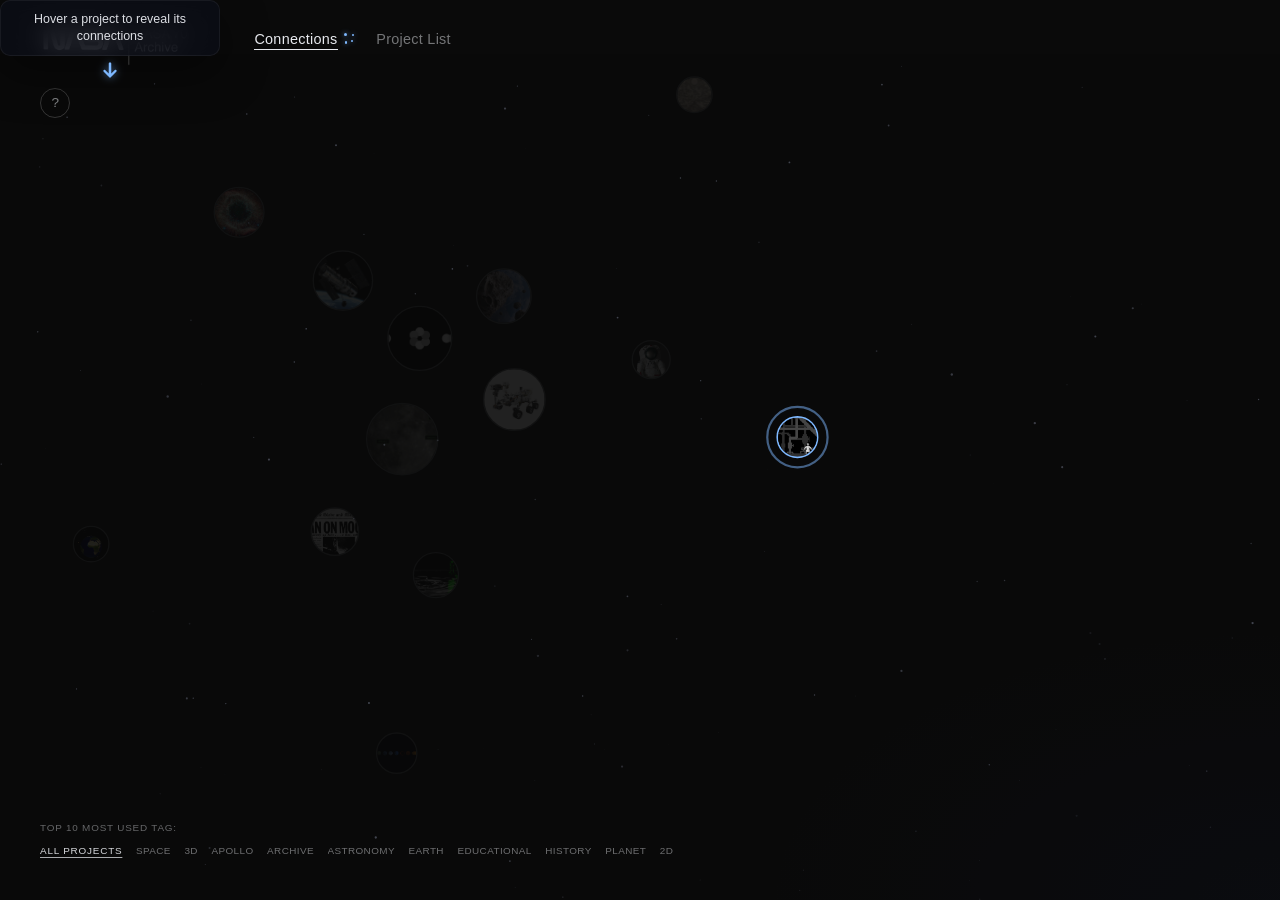
==== commit 07db11f5: "Connections and Tutorial" ====
--- a/explore.html
+++ b/explore.html
@@ -4,20 +4,22 @@
   <meta charset="utf-8">
   <meta name="viewport" content="width=device-width, initial-scale=1">
   <title>NASA70 — Connections</title>
-  <link rel="stylesheet" href="css/main.css?v=apollo-thumb-zoom">
+  <link rel="stylesheet" href="css/main.css?v=cta-titlecase">
 </head>
 <body class="page-top10">
   <header class="site-header site-header--scheda">
     <div class="site-header__start">
-      <a class="header__back" href="index.html" aria-label="Torna alla Home">
-        <svg viewBox="0 0 24 24" fill="none" focusable="false" aria-hidden="true"><path d="M19 12H5M11 18l-6-6 6-6" stroke="currentColor" stroke-width="2.2" stroke-linecap="round" stroke-linejoin="round"/></svg>
+      <a class="brand" href="index.html" aria-label="Torna alla Home">
+        <img class="brand__logo" src="Logo/Logo2.png?v=2" alt="NASA 70 Archive" width="3465" height="1232" decoding="async">
       </a>
       <nav class="site-nav" aria-label="Sezioni">
         <a class="site-nav__link site-nav__link--active" href="explore.html" aria-current="page">
           <span class="site-nav__linkLabel">Connections</span>
           <span class="site-nav__linkParticles" aria-hidden="true"><span></span><span></span><span></span><span></span></span>
         </a>
-        <a class="site-nav__link" href="projects.html">Project List</a>
+        <a class="site-nav__link" href="projects.html">
+          <span class="site-nav__linkLabel">Project List</span>
+        </a>
       </nav>
     </div>
     <button type="button" class="header__menuButton" id="legend-toggle" aria-label="Apri menu" aria-controls="legend-panel" aria-expanded="false">
@@ -25,6 +27,8 @@
     </button>
     <p class="header-meta" aria-hidden="true"><span id="coord-readout" class="mono"></span></p>
   </header>
+
+  <button type="button" class="header__helpButton" id="connections-tutorial-replay" aria-label="Mostra il tutorial">?</button>
 
   <div class="top10-shell" id="top10-shell">
     <div class="top10-graph-pane" id="top10-graph-pane">
@@ -69,6 +73,6 @@
     </div>
   </div>
 
-  <script type="module" src="js/main.js?v=apollo-thumb-zoom"></script>
+  <script type="module" src="js/main.js?v=tutorial-hover-guard"></script>
 </body>
 </html>
--- a/css/main.css
+++ b/css/main.css
@@ -13,15 +13,14 @@
   --nasa-red-hover: #ff5a40;
   --font-sans: "Helvetica Neue", Helvetica, Arial, sans-serif;
   --font-mono: "Helvetica Neue", Helvetica, Arial, sans-serif;
-  --explore-inset: clamp(1rem, 2.8vw, 1.65rem);
+  --explore-inset: clamp(1.5rem, 3.5vw, 2.5rem);
   --brand-logo-width: 152px;
-  --header-pad-inline: 1.25rem;
+  /* Stesso valore di --explore-inset: header e contenuto restano sempre
+     allineati sullo stesso bordo sinistro/destro a ogni larghezza. */
+  --header-pad-inline: var(--explore-inset);
   --header-nav-gap: 1.35rem;
+  --nav-extra-offset: 2rem;
   --nav-link-pad-inline: 0.55rem;
-  --align-explore-inline: calc(
-    var(--header-pad-inline) + var(--brand-logo-width) + var(--header-nav-gap) +
-      var(--nav-link-pad-inline)
-  );
   --cluster-moon: #c4b5fd;
   --cluster-mars: #fca5a5;
   --cluster-earth: #6ee7b7;
@@ -52,9 +51,7 @@
 }
 
 body {
-  background-image:
-    radial-gradient(ellipse 120% 80% at 50% -20%, rgba(60, 80, 140, 0.18), transparent 55%),
-    radial-gradient(ellipse 80% 60% at 100% 100%, rgba(30, 40, 90, 0.12), transparent 50%);
+  background-image: radial-gradient(ellipse 80% 60% at 100% 100%, rgba(30, 40, 90, 0.12), transparent 50%);
 }
 
 .site-header {
@@ -90,6 +87,38 @@
   pointer-events: auto;
 }
 
+.header__helpButton {
+  position: fixed;
+  top: 5.5rem;
+  left: var(--explore-inset);
+  z-index: 25;
+  display: inline-flex;
+  align-items: center;
+  justify-content: center;
+  flex-shrink: 0;
+  width: 1.9rem;
+  height: 1.9rem;
+  padding: 0;
+  border-radius: 999px;
+  border: 1px solid rgba(255, 255, 255, 0.18);
+  background: transparent;
+  color: rgba(232, 234, 239, 0.55);
+  font-family: var(--font-mono);
+  font-size: 0.85rem;
+  font-weight: 400;
+  line-height: 1;
+  text-align: center;
+  cursor: pointer;
+  transition: color var(--transition), border-color var(--transition), background var(--transition);
+}
+
+.header__helpButton:hover,
+.header__helpButton:focus-visible {
+  color: var(--text);
+  border-color: var(--accent);
+  background: rgba(126, 184, 255, 0.12);
+}
+
 .header__menuButton {
   display: none;
   align-items: center;
@@ -158,31 +187,6 @@
   flex-shrink: 0;
 }
 
-/* Freccia "torna alla Home" nella scheda (al posto del logo). */
-.header__back {
-  display: inline-flex;
-  align-items: center;
-  justify-content: center;
-  width: 40px;
-  height: 40px;
-  border-radius: 10px;
-  flex-shrink: 0;
-  color: rgba(232, 234, 239, 0.7);
-  text-decoration: none;
-  transition: color var(--transition), background var(--transition);
-}
-
-.header__back:hover {
-  color: var(--text);
-  background: rgba(255, 255, 255, 0.06);
-}
-
-.header__back svg {
-  display: block;
-  width: 20px;
-  height: 20px;
-}
-
 .site-header__start {
   display: flex;
   align-items: center;
@@ -194,6 +198,7 @@
   display: flex;
   align-items: center;
   gap: 0.15rem;
+  margin-left: var(--nav-extra-offset);
 }
 
 .site-nav__link {
@@ -201,9 +206,9 @@
   align-items: center;
   gap: 0.32rem;
   font-family: var(--font-mono);
-  font-size: 0.62rem;
-  letter-spacing: 0.12em;
-  text-transform: uppercase;
+  font-size: 0.9rem;
+  letter-spacing: 0.02em;
+  text-transform: none;
   text-decoration: none;
   color: rgba(232, 234, 239, 0.48);
   padding: 0.35rem var(--nav-link-pad-inline);
@@ -266,10 +271,30 @@
 
 .site-nav__link--active {
   color: var(--text);
-  text-decoration: underline;
-  text-decoration-color: rgba(232, 234, 239, 0.72);
-  text-underline-offset: 0.32em;
-  text-decoration-thickness: 1px;
+}
+
+.site-nav__linkLabel {
+  position: relative;
+  display: inline-block;
+}
+
+.site-nav__linkLabel::after {
+  content: "";
+  position: absolute;
+  left: 0;
+  right: 0;
+  bottom: -3px;
+  height: 1px;
+  background: currentColor;
+  transform: scaleX(0);
+  transform-origin: left center;
+  transition: transform 0.25s ease;
+}
+
+.site-nav__link:hover .site-nav__linkLabel::after,
+.site-nav__link:focus-visible .site-nav__linkLabel::after,
+.site-nav__link--active .site-nav__linkLabel::after {
+  transform: scaleX(1);
 }
 
 .brand__logo {
@@ -668,6 +693,16 @@
   pointer-events: auto;
 }
 
+.filters__heading {
+  flex: 1 1 100%;
+  margin: 0 0 0.1rem;
+  font-size: 0.62rem;
+  letter-spacing: 0.08em;
+  text-transform: uppercase;
+  text-align: left;
+  color: rgba(232, 234, 239, 0.42);
+}
+
 .filter-pill {
   display: inline-flex;
   align-items: center;
@@ -727,6 +762,167 @@
 
 .tooltip[hidden] {
   display: none;
+}
+
+/* Mini tutorial al primo arrivo su Connections: spegne tutti i progetti
+   tranne uno, evidenziato, con un fumetto + freccia che invita all'hover. */
+.graph-node--tutorial-dim {
+  opacity: 0.1 !important;
+  pointer-events: none !important;
+  transition: opacity 0.5s ease;
+}
+
+/* Il cerchio interattivo interno ha pointer-events="all" via attributo
+   SVG, che vince sull'ereditarietà del "none" impostato sopra: va spento
+   esplicitamente, altrimenti i progetti spenti restano hoverabili/
+   cliccabili durante il tutorial. */
+.graph-node--tutorial-dim .graph-node__hit {
+  pointer-events: none !important;
+}
+
+/* Come sopra ma senza attenuare l'opacità: usata per i progetti attivi
+   (passo 2/3) che devono restare visivamente "normali" ma non cliccabili,
+   perché durante il tutorial è interagibile solo il progetto in evidenza. */
+.graph-node--tutorial-lock {
+  pointer-events: none !important;
+}
+
+.graph-node--tutorial-lock .graph-node__hit {
+  pointer-events: none !important;
+}
+
+.graph-node--tutorial-spotlight .graph-node__halo {
+  stroke: var(--accent) !important;
+  stroke-opacity: 0.5 !important;
+  animation: tutorialSpotlightPulse 1.7s ease-in-out infinite;
+}
+
+.graph-node--tutorial-spotlight .graph-node__ring {
+  stroke: var(--accent) !important;
+  stroke-opacity: 1 !important;
+  stroke-width: 1.8px !important;
+}
+
+@keyframes tutorialSpotlightPulse {
+  0%,
+  100% {
+    stroke-opacity: 0.2;
+  }
+  50% {
+    stroke-opacity: 0.6;
+  }
+}
+
+/* Passo 3: cerchietto "bersaglio" in un punto vuoto del grafo, a indicare
+   dove cliccare per chiudere il pannello di anteprima. */
+.tutorial-target-circle {
+  position: fixed;
+  z-index: 24;
+  width: 2.2rem;
+  height: 2.2rem;
+  border-radius: 999px;
+  border: 1.5px solid var(--accent);
+  box-shadow: 0 0 10px rgba(126, 184, 255, 0.5);
+  transform: translate(-50%, -50%);
+  pointer-events: none;
+  animation: tutorialTargetPulse 1.7s ease-in-out infinite;
+}
+
+@keyframes tutorialTargetPulse {
+  0%,
+  100% {
+    opacity: 0.35;
+  }
+  50% {
+    opacity: 0.9;
+  }
+}
+
+@media (prefers-reduced-motion: reduce) {
+  .tutorial-target-circle {
+    animation: none;
+  }
+}
+
+.tutorial-callout {
+  position: fixed;
+  left: 0;
+  top: 0;
+  z-index: 30;
+  display: flex;
+  flex-direction: column;
+  align-items: center;
+  gap: 0.2rem;
+  pointer-events: none;
+  /* Posizione (--tutorial-x/--tutorial-y, aggiornate via JS a ogni frame)
+     applicata solo tramite transform, mai left/top: transform è composto
+     dalla GPU senza toccare il layout, il che in Safari evita che il
+     fumetto resti "indietro" rispetto al nodo che insegue. */
+  animation: tutorialCalloutBob 2.2s ease-in-out infinite;
+}
+
+.tutorial-callout--left {
+  flex-direction: row;
+  align-items: center;
+  animation-name: tutorialCalloutBobSide;
+}
+
+.tutorial-callout__text {
+  margin: 0;
+  /* Larghezza fissa (non max-width): il fumetto non deve cambiare
+     dimensione quando il testo passa da una frase più lunga a una più
+     corta, altrimenti l'ancoraggio sembra "spostarsi". */
+  width: min(220px, calc(100vw - 3rem));
+  padding: 0.6rem 0.85rem;
+  border-radius: var(--radius);
+  border: 1px solid var(--panel-border);
+  background: rgba(12, 14, 22, 0.82);
+  backdrop-filter: blur(12px);
+  box-shadow: 0 16px 48px rgba(0, 0, 0, 0.45);
+  font-family: var(--font-sans);
+  font-size: 0.78rem;
+  line-height: 1.4;
+  text-align: center;
+  color: rgba(232, 234, 239, 0.95);
+}
+
+.tutorial-callout__arrow {
+  display: block;
+  color: var(--accent);
+  filter: drop-shadow(0 0 4px rgba(126, 184, 255, 0.6));
+}
+
+/* La freccia punta a destra di default: ruotata verso il basso quando il
+   fumetto sta sopra l'ancora (nodi del grafo / cerchietto bersaglio). */
+.tutorial-callout--down .tutorial-callout__arrow {
+  transform: rotate(90deg);
+}
+
+@keyframes tutorialCalloutBob {
+  0%,
+  100% {
+    transform: translate(var(--tutorial-x, 0px), var(--tutorial-y, 0px)) translate(-50%, -100%) translateY(0);
+  }
+  50% {
+    transform: translate(var(--tutorial-x, 0px), var(--tutorial-y, 0px)) translate(-50%, -100%) translateY(-6px);
+  }
+}
+
+@keyframes tutorialCalloutBobSide {
+  0%,
+  100% {
+    transform: translate(var(--tutorial-x, 0px), var(--tutorial-y, 0px)) translate(-100%, -50%) translateX(0);
+  }
+  50% {
+    transform: translate(var(--tutorial-x, 0px), var(--tutorial-y, 0px)) translate(-100%, -50%) translateX(-6px);
+  }
+}
+
+@media (prefers-reduced-motion: reduce) {
+  .graph-node--tutorial-spotlight .graph-node__halo,
+  .tutorial-callout {
+    animation: none;
+  }
 }
 
 .graph-cursor-cta {
@@ -1252,6 +1448,7 @@
   :root {
     --brand-logo-width: 124px;
     --header-nav-gap: 0.65rem;
+    --nav-extra-offset: 0.5rem;
     --nav-link-pad-inline: 0.45rem;
   }
 
@@ -1260,7 +1457,7 @@
   }
 
   .site-nav__link {
-    font-size: 0.56rem;
+    font-size: 0.78rem;
     padding: 0.3rem var(--nav-link-pad-inline);
   }
 
@@ -1275,7 +1472,7 @@
 
   .legend {
     top: 4.2rem;
-    right: 0.75rem;
+    right: 1.5rem;
     left: auto;
     width: min(10.5rem, calc(100vw - 1.5rem));
     max-height: min(78vh, calc(100vh - 9.5rem));
@@ -1362,13 +1559,14 @@
   bottom: 0;
   z-index: 15;
   display: grid;
-  grid-template-columns: calc(var(--align-explore-inline) - var(--explore-inset)) minmax(0, 1fr);
+  grid-template-columns: minmax(0, 1fr);
   align-items: end;
-  column-gap: 0;
   row-gap: 0.45rem;
   max-width: 100%;
+  /* Allinea il blocco tag col bordo sinistro del logo nell'header. */
   padding: 0.65rem var(--explore-inset, clamp(1rem, 2.8vw, 1.65rem))
-    calc(var(--explore-inset, clamp(1rem, 2.8vw, 1.65rem)) + env(safe-area-inset-bottom));
+    calc(var(--explore-inset, clamp(1rem, 2.8vw, 1.65rem)) + env(safe-area-inset-bottom))
+    var(--header-pad-inline);
   pointer-events: none;
 }
 
@@ -1376,14 +1574,12 @@
   pointer-events: auto;
 }
 
-.page-top10 .filters .filter-pill:first-child {
-  grid-column: 1;
+.page-top10 .filters__heading {
   justify-self: start;
-  align-self: end;
+  margin: 0;
 }
 
 .page-top10 .filters__tags {
-  grid-column: 2;
   display: flex;
   flex-wrap: wrap;
   align-items: center;
@@ -1576,10 +1772,9 @@
   margin-top: 1.5rem;
   margin-bottom: 0.25rem;
   font-family: var(--font-sans);
-  font-size: 0.58rem;
+  font-size: 0.85rem;
   font-weight: 400;
-  letter-spacing: 0.12em;
-  text-transform: uppercase;
+  letter-spacing: 0.01em;
   text-decoration: underline;
   text-decoration-color: rgba(232, 234, 239, 0.72);
   text-underline-offset: 0.32em;
@@ -1655,8 +1850,8 @@
   align-items: flex-start;
 }
 
-/* Quando entrambi i link sono presenti, "Torna alla Project List" sta appena
-   sotto "Apri il progetto" con poco spazio. */
+/* Quando entrambi i link sono presenti, "Back to Project List" sta appena
+   sotto "Open Project" con poco spazio. */
 .preview-panel__cta--back {
   margin-top: 0.6rem;
   text-decoration-color: rgba(232, 234, 239, 0.45);
@@ -1793,7 +1988,7 @@
   .page-top10 .legend {
     position: fixed;
     top: 4.75rem;
-    right: 0.75rem;
+    right: 1.5rem;
     left: auto;
     max-height: min(36vh, calc(100vh - 9.5rem));
     transform: translateY(-6px) translateX(110%);
@@ -1867,7 +2062,6 @@
   width: 100%;
   max-width: none;
   margin: 0;
-  --explore-inset: clamp(1rem, 2.8vw, 1.65rem);
   padding-inline: var(--explore-inset);
 }
 
@@ -2487,8 +2681,8 @@
   max-width: 220px;
   aspect-ratio: 220 / 150;
   margin: 0;
-  padding: 0;
-  border: 0;
+  padding: 4px;
+  border: 1px solid rgba(255, 255, 255, 0.14);
   overflow: hidden;
   background: rgba(255, 255, 255, 0.04);
   cursor: pointer;
@@ -2500,10 +2694,6 @@
 .explore-item__media:focus-visible {
   outline: 2px solid rgba(232, 234, 239, 0.55);
   outline-offset: 3px;
-}
-
-.explore-item__media--empty {
-  border: 1px solid rgba(255, 255, 255, 0.06);
 }
 
 .explore-item__img {
@@ -2754,8 +2944,8 @@
   }
 
   .explore-main__inner {
-    --explore-inset: 1rem;
-    padding-inline: 1rem;
+    --explore-inset: 1.5rem;
+    padding-inline: 1.5rem;
   }
 
   .explore-toolbar__row {
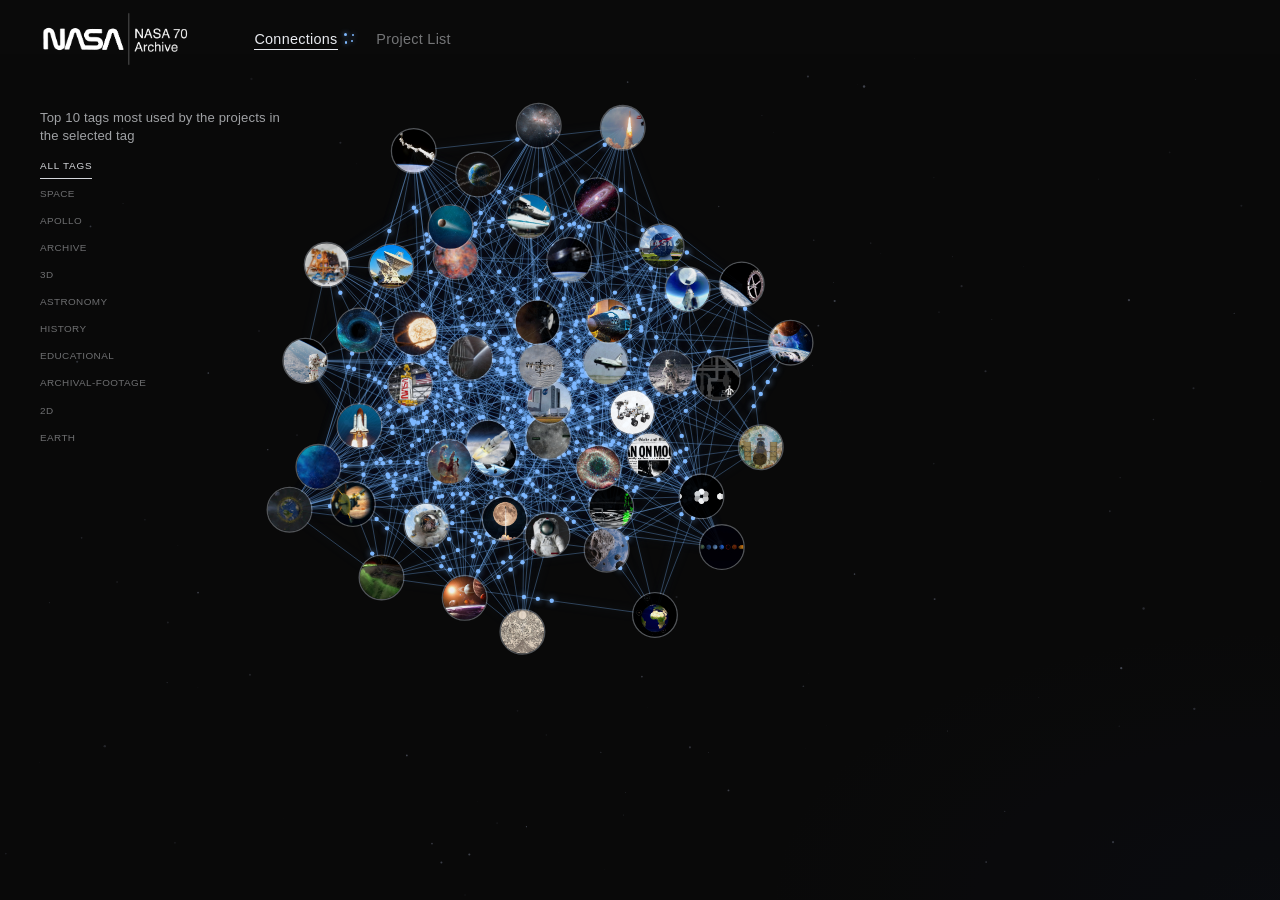
==== commit 554346c4: "Aggiornamento progetto 25/08" ====
--- a/explore.html
+++ b/explore.html
@@ -4,16 +4,16 @@
   <meta charset="utf-8">
   <meta name="viewport" content="width=device-width, initial-scale=1">
   <title>NASA70 — Connections</title>
-  <link rel="stylesheet" href="css/main.css?v=cta-titlecase">
+  <link rel="stylesheet" href="css/main.css?v=settle-direct2">
 </head>
-<body class="page-top10">
-  <header class="site-header site-header--scheda">
+<body class="page-top10 mode-connections" data-mode="connections">
+  <header class="site-header">
     <div class="site-header__start">
       <a class="brand" href="index.html" aria-label="Torna alla Home">
         <img class="brand__logo" src="Logo/Logo2.png?v=2" alt="NASA 70 Archive" width="3465" height="1232" decoding="async">
       </a>
       <nav class="site-nav" aria-label="Sezioni">
-        <a class="site-nav__link site-nav__link--active" href="explore.html" aria-current="page">
+        <a class="site-nav__link" href="explore.html" id="nav-connections-link">
           <span class="site-nav__linkLabel">Connections</span>
           <span class="site-nav__linkParticles" aria-hidden="true"><span></span><span></span><span></span><span></span></span>
         </a>
@@ -28,7 +28,15 @@
     <p class="header-meta" aria-hidden="true"><span id="coord-readout" class="mono"></span></p>
   </header>
 
-  <button type="button" class="header__helpButton" id="connections-tutorial-replay" aria-label="Mostra il tutorial">?</button>
+  <div class="home-hero" id="home-hero">
+    <h1 class="hero-nasa__title" id="hero-title">70th Anniversary<br>Project Archive</h1>
+    <p class="hero-nasa__lead">An interactive collection of web projects celebrating<br>70 years of NASA</p>
+    <p class="hero-nasa__body">Each project explores a different mission, technology, or chapter of space history. Rather than a simple list sorted by date or author, this archive lets you explore the collection through its connections: every project is described by a set of tags, and projects sharing the same tags are linked together, revealing how they relate to one another.</p>
+    <a class="hero-nasa__cta" href="explore.html" id="hero-cta">
+      <span class="hero-nasa__ctaLabel">Explore Connections</span>
+      <span class="hero-nasa__ctaParticles" aria-hidden="true"><span></span><span></span><span></span><span></span></span>
+    </a>
+  </div>
 
   <div class="top10-shell" id="top10-shell">
     <div class="top10-graph-pane" id="top10-graph-pane">
@@ -73,6 +81,6 @@
     </div>
   </div>
 
-  <script type="module" src="js/main.js?v=tutorial-hover-guard"></script>
+  <script type="module" src="js/main.js?v=settle-direct2"></script>
 </body>
 </html>
--- a/css/main.css
+++ b/css/main.css
@@ -31,12 +31,45 @@
   --cluster-media: #a5b4fc;
   --radius: 10px;
   --transition: 0.35s cubic-bezier(0.22, 1, 0.36, 1);
+  /* Morph Home ⇄ Connections (vedi .home-hero / .top10-shell): più lento
+     di --transition, così il grafo ha il tempo di "aprirsi" con calma
+     invece di scattare. La sequenza è coreografata in main.js
+     (activateConnections): prima si accendono i collegamenti (a riquadro
+     ancora fermo), POI parte questo movimento/ridimensionamento. */
+  --morph-transition: 1.3s cubic-bezier(0.22, 1, 0.36, 1);
+}
+
+@media (prefers-reduced-motion: reduce) {
+  :root {
+    --morph-transition: 0.01ms;
+  }
+}
+
+/* Registrata come <length> così può transire in modo fluido (vedi
+   .top10-shell): un custom property "plain" cambierebbe di colpo anche se
+   elencato in una transition. */
+@property --preview-reserve {
+  syntax: "<length>";
+  inherits: true;
+  initial-value: 0px;
 }
 
 *,
 *::before,
 *::after {
   box-sizing: border-box;
+}
+
+/* Cross-document View Transition per le navigazioni reali rimaste tra
+   pagine diverse (es. Project List → Connections): Home ⇄ Connections non
+   naviga più, vedi .home-hero / .top10-shell e l'orchestrazione in main.js.
+   Nei browser che non la supportano questa regola viene semplicemente
+   ignorata: la navigazione resta quella normale, nessun fallback JS
+   necessario. */
+@media not (prefers-reduced-motion: reduce) {
+  @view-transition {
+    navigation: auto;
+  }
 }
 
 html,
@@ -87,38 +120,6 @@
   pointer-events: auto;
 }
 
-.header__helpButton {
-  position: fixed;
-  top: 5.5rem;
-  left: var(--explore-inset);
-  z-index: 25;
-  display: inline-flex;
-  align-items: center;
-  justify-content: center;
-  flex-shrink: 0;
-  width: 1.9rem;
-  height: 1.9rem;
-  padding: 0;
-  border-radius: 999px;
-  border: 1px solid rgba(255, 255, 255, 0.18);
-  background: transparent;
-  color: rgba(232, 234, 239, 0.55);
-  font-family: var(--font-mono);
-  font-size: 0.85rem;
-  font-weight: 400;
-  line-height: 1;
-  text-align: center;
-  cursor: pointer;
-  transition: color var(--transition), border-color var(--transition), background var(--transition);
-}
-
-.header__helpButton:hover,
-.header__helpButton:focus-visible {
-  color: var(--text);
-  border-color: var(--accent);
-  background: rgba(126, 184, 255, 0.12);
-}
-
 .header__menuButton {
   display: none;
   align-items: center;
@@ -422,6 +423,16 @@
   filter: drop-shadow(0 0 3px rgba(126, 184, 255, 0.95));
 }
 
+/* Coppie che coinvolgono un progetto "spento" dal filtro tag: stessa
+   attenuazione visiva dei nodi .graph-node--inactive (non spariscono, solo
+   una linea piatta senza glow né pallini animati — quelli restano solo per
+   le coppie attive). */
+.graph-svg .focus-link--dim {
+  stroke-width: 0.7;
+  stroke-opacity: 0.05;
+  filter: none;
+}
+
 .graph-node {
   cursor: grab;
   opacity: 1;
@@ -441,6 +452,16 @@
 
 .graph-node--off .graph-node__hit {
   pointer-events: none !important;
+}
+
+/* Con una selezione attiva, hover su UN altro progetto ancora attivo: gli
+   altri progetti attivi (non selezionati, non sotto hover) si attenuano
+   invece di sparire, restando comunque hoverabili — stessa opacità di
+   .graph-node--inactive per coerenza visiva, ma senza spegnere i pointer-
+   events (permette di spostarsi da un progetto attivo all'altro). */
+.graph-node--selection-dim {
+  opacity: 0.32;
+  transition: opacity 0.25s ease;
 }
 
 /* Progetto selezionato (clic): anello esterno bianco ben visibile.
@@ -704,6 +725,7 @@
 }
 
 .filter-pill {
+  position: relative;
   display: inline-flex;
   align-items: center;
   gap: 0.35rem;
@@ -721,11 +743,6 @@
   transition: color var(--transition);
 }
 
-.filter-pill__label {
-  text-underline-offset: 0.28em;
-  text-decoration-thickness: 1px;
-}
-
 .filter-pill--tag .filter-pill__label {
   max-width: 7.5rem;
   overflow: hidden;
@@ -733,17 +750,36 @@
   white-space: nowrap;
 }
 
+/* Stessa sottolineatura animata (scaleX) usata per gli altri link del
+   sito: appare in hover/focus e resta "accesa" sul tag attualmente
+   selezionato, invece del text-decoration statico. Sul bottone (non sulla
+   label) perché quella dei singoli tag ha overflow:hidden per l'ellissi,
+   che taglierebbe via una pseudo-classe posizionata al suo interno. */
+.filter-pill::after {
+  content: "";
+  position: absolute;
+  left: 0;
+  right: 0;
+  bottom: -3px;
+  height: 1px;
+  background: currentColor;
+  transform: scaleX(0);
+  transform-origin: left center;
+  transition: transform 0.25s ease;
+}
+
+.filter-pill:hover::after,
+.filter-pill:focus-visible::after,
+.filter-pill[aria-pressed="true"]::after {
+  transform: scaleX(1);
+}
+
 .filter-pill:hover {
   color: rgba(232, 234, 239, 0.82);
 }
 
 .filter-pill[aria-pressed="true"] {
   color: rgba(232, 234, 239, 0.92);
-}
-
-.filter-pill[aria-pressed="true"] .filter-pill__label {
-  text-decoration: underline;
-  text-decoration-color: rgba(232, 234, 239, 0.72);
 }
 
 .tooltip {
@@ -762,167 +798,6 @@
 
 .tooltip[hidden] {
   display: none;
-}
-
-/* Mini tutorial al primo arrivo su Connections: spegne tutti i progetti
-   tranne uno, evidenziato, con un fumetto + freccia che invita all'hover. */
-.graph-node--tutorial-dim {
-  opacity: 0.1 !important;
-  pointer-events: none !important;
-  transition: opacity 0.5s ease;
-}
-
-/* Il cerchio interattivo interno ha pointer-events="all" via attributo
-   SVG, che vince sull'ereditarietà del "none" impostato sopra: va spento
-   esplicitamente, altrimenti i progetti spenti restano hoverabili/
-   cliccabili durante il tutorial. */
-.graph-node--tutorial-dim .graph-node__hit {
-  pointer-events: none !important;
-}
-
-/* Come sopra ma senza attenuare l'opacità: usata per i progetti attivi
-   (passo 2/3) che devono restare visivamente "normali" ma non cliccabili,
-   perché durante il tutorial è interagibile solo il progetto in evidenza. */
-.graph-node--tutorial-lock {
-  pointer-events: none !important;
-}
-
-.graph-node--tutorial-lock .graph-node__hit {
-  pointer-events: none !important;
-}
-
-.graph-node--tutorial-spotlight .graph-node__halo {
-  stroke: var(--accent) !important;
-  stroke-opacity: 0.5 !important;
-  animation: tutorialSpotlightPulse 1.7s ease-in-out infinite;
-}
-
-.graph-node--tutorial-spotlight .graph-node__ring {
-  stroke: var(--accent) !important;
-  stroke-opacity: 1 !important;
-  stroke-width: 1.8px !important;
-}
-
-@keyframes tutorialSpotlightPulse {
-  0%,
-  100% {
-    stroke-opacity: 0.2;
-  }
-  50% {
-    stroke-opacity: 0.6;
-  }
-}
-
-/* Passo 3: cerchietto "bersaglio" in un punto vuoto del grafo, a indicare
-   dove cliccare per chiudere il pannello di anteprima. */
-.tutorial-target-circle {
-  position: fixed;
-  z-index: 24;
-  width: 2.2rem;
-  height: 2.2rem;
-  border-radius: 999px;
-  border: 1.5px solid var(--accent);
-  box-shadow: 0 0 10px rgba(126, 184, 255, 0.5);
-  transform: translate(-50%, -50%);
-  pointer-events: none;
-  animation: tutorialTargetPulse 1.7s ease-in-out infinite;
-}
-
-@keyframes tutorialTargetPulse {
-  0%,
-  100% {
-    opacity: 0.35;
-  }
-  50% {
-    opacity: 0.9;
-  }
-}
-
-@media (prefers-reduced-motion: reduce) {
-  .tutorial-target-circle {
-    animation: none;
-  }
-}
-
-.tutorial-callout {
-  position: fixed;
-  left: 0;
-  top: 0;
-  z-index: 30;
-  display: flex;
-  flex-direction: column;
-  align-items: center;
-  gap: 0.2rem;
-  pointer-events: none;
-  /* Posizione (--tutorial-x/--tutorial-y, aggiornate via JS a ogni frame)
-     applicata solo tramite transform, mai left/top: transform è composto
-     dalla GPU senza toccare il layout, il che in Safari evita che il
-     fumetto resti "indietro" rispetto al nodo che insegue. */
-  animation: tutorialCalloutBob 2.2s ease-in-out infinite;
-}
-
-.tutorial-callout--left {
-  flex-direction: row;
-  align-items: center;
-  animation-name: tutorialCalloutBobSide;
-}
-
-.tutorial-callout__text {
-  margin: 0;
-  /* Larghezza fissa (non max-width): il fumetto non deve cambiare
-     dimensione quando il testo passa da una frase più lunga a una più
-     corta, altrimenti l'ancoraggio sembra "spostarsi". */
-  width: min(220px, calc(100vw - 3rem));
-  padding: 0.6rem 0.85rem;
-  border-radius: var(--radius);
-  border: 1px solid var(--panel-border);
-  background: rgba(12, 14, 22, 0.82);
-  backdrop-filter: blur(12px);
-  box-shadow: 0 16px 48px rgba(0, 0, 0, 0.45);
-  font-family: var(--font-sans);
-  font-size: 0.78rem;
-  line-height: 1.4;
-  text-align: center;
-  color: rgba(232, 234, 239, 0.95);
-}
-
-.tutorial-callout__arrow {
-  display: block;
-  color: var(--accent);
-  filter: drop-shadow(0 0 4px rgba(126, 184, 255, 0.6));
-}
-
-/* La freccia punta a destra di default: ruotata verso il basso quando il
-   fumetto sta sopra l'ancora (nodi del grafo / cerchietto bersaglio). */
-.tutorial-callout--down .tutorial-callout__arrow {
-  transform: rotate(90deg);
-}
-
-@keyframes tutorialCalloutBob {
-  0%,
-  100% {
-    transform: translate(var(--tutorial-x, 0px), var(--tutorial-y, 0px)) translate(-50%, -100%) translateY(0);
-  }
-  50% {
-    transform: translate(var(--tutorial-x, 0px), var(--tutorial-y, 0px)) translate(-50%, -100%) translateY(-6px);
-  }
-}
-
-@keyframes tutorialCalloutBobSide {
-  0%,
-  100% {
-    transform: translate(var(--tutorial-x, 0px), var(--tutorial-y, 0px)) translate(-100%, -50%) translateX(0);
-  }
-  50% {
-    transform: translate(var(--tutorial-x, 0px), var(--tutorial-y, 0px)) translate(-100%, -50%) translateX(-6px);
-  }
-}
-
-@media (prefers-reduced-motion: reduce) {
-  .graph-node--tutorial-spotlight .graph-node__halo,
-  .tutorial-callout {
-    animation: none;
-  }
 }
 
 .graph-cursor-cta {
@@ -1501,8 +1376,6 @@
 .page-top10 {
   overflow: hidden;
   --explore-legend-offset: 3.45rem;
-  /* Larghezza riservata sulla destra per il pannello anteprima. */
-  --preview-reserve: clamp(19rem, 31vw, 27rem);
 }
 
 .page-top10 .top10-shell {
@@ -1515,6 +1388,29 @@
   grid-template-columns: minmax(0, 1fr);
   overflow: hidden;
   z-index: 0;
+  /* Larghezza riservata sulla destra per il pannello anteprima: dichiarata
+     qui (non su .page-top10) e registrata via @property (vedi :root) così
+     transita in modo fluido insieme a left/right/top/bottom invece di
+     scattare di colpo — altrimenti, durante il morph, il grafo/i filtri
+     "perderebbero" di colpo questi px proprio mentre il riquadro sta
+     ancora crescendo, restringendosi per un attimo in modo innaturale. */
+  --preview-reserve: clamp(19rem, 31vw, 27rem);
+  transition: left var(--morph-transition), right var(--morph-transition),
+    top var(--morph-transition), bottom var(--morph-transition),
+    --preview-reserve var(--morph-transition);
+}
+
+/* Modalità "home": lo stage grafo/filtri/anteprima si rimpicciolisce a
+   riquadro decorativo accanto al testo hero (vedi .home-hero), invece di
+   occupare tutto lo schermo. Stesso DOM, stessa simulazione: solo la sua
+   "cornice" cambia, animata dal transition qui sopra. */
+body.page-top10.mode-home .top10-shell {
+  left: 54%;
+  right: var(--explore-inset, clamp(1rem, 2.8vw, 1.65rem));
+  top: 16%;
+  bottom: 20%;
+  /* Nessun pannello anteprima riservato mentre è un riquadro decorativo. */
+  --preview-reserve: 0px;
 }
 
 .page-top10 .top10-graph-pane {
@@ -1623,6 +1519,30 @@
   transition-delay: 0.16s;
 }
 
+/* Modalità "home": filtri, legenda e i controlli header specifici di
+   Connections restano montati (stessa istanza, nessun rebuild) ma non
+   ancora rilevanti finché non si "attiva" la vista interattiva. Compaiono
+   già fermi nella loro posizione finale (nessuno spostamento, solo un
+   fade), con un piccolo ritardo così arrivano un attimo dopo che il
+   riquadro ha già iniziato ad aprirsi — vedi la regola "mode-connections"
+   sotto per il fade in entrata; qui (nascondersi) resta rapido e senza
+   ritardo, per un rientro pronto quando si torna in home. */
+body.mode-home .filters,
+body.mode-home .legend,
+body.mode-home .header__menuButton,
+body.mode-home .header-meta {
+  opacity: 0;
+  pointer-events: none;
+  transition: opacity 0.3s ease;
+}
+
+body.mode-connections .filters,
+body.mode-connections .legend,
+body.mode-connections .header__menuButton,
+body.mode-connections .header-meta {
+  transition: opacity 0.6s ease 0.85s;
+}
+
 .page-top10 .top10-preview-pane__inner {
   flex: 1;
   min-height: 0;
@@ -1664,6 +1584,7 @@
   display: block;
 }
 
+/* Appena sotto il titolo: "Autore · Data" su un'unica riga. */
 .preview-panel__author {
   margin: -0.4rem 0 0;
   font-family: var(--font-sans);
@@ -1871,7 +1792,11 @@
 }
 
 .preview-panel__tags {
-  margin: 0.7rem 0 0.4rem;
+  /* Vicino alla data sopra: margine superiore negativo per compensare il
+     gap di base di .preview-panel__lowerScroll. Dimensione piccola (i
+     valori dei tag, in maiuscolo): l'etichetta "Tags" è ingrandita a
+     parte sotto. */
+  margin: -0.15rem 0 0.4rem;
   font-size: 0.58rem;
   letter-spacing: 0.06em;
   text-transform: uppercase;
@@ -1879,11 +1804,13 @@
   color: rgba(232, 234, 239, 0.65);
 }
 
+/* Stesso font/dimensione di "Publication Date" (.preview-panel__date), non
+   in maiuscolo: solo i valori dei tag restano piccoli e maiuscoli. */
 .preview-panel__tagsInlineLabel {
-  font-size: 0.58rem;
-  letter-spacing: 0.12em;
-  text-transform: uppercase;
-  color: rgba(232, 234, 239, 0.55);
+  font-size: clamp(0.7rem, 0.95vw, 0.82rem);
+  letter-spacing: -0.01em;
+  text-transform: none;
+  color: rgba(232, 234, 239, 0.65);
   margin-right: 0.15rem;
 }
 
@@ -1939,14 +1866,48 @@
     display: none !important;
   }
 
-  .page-top10 .tooltip {
-    display: none !important;
-  }
-
   .page-top10 .legend {
     opacity: 1;
     pointer-events: auto;
     transform: none;
+  }
+
+  /* Elenco tag spostato in alto a sinistra, impilato verticalmente invece
+     che in una fascia in basso. Solo desktop: su mobile resta la fascia
+     inferiore a piena larghezza definita sopra. */
+  .page-top10 .filters {
+    position: absolute;
+    top: var(--explore-legend-offset);
+    left: var(--header-pad-inline);
+    right: auto;
+    bottom: auto;
+    display: flex;
+    flex-direction: column;
+    align-items: flex-start;
+    row-gap: 0.65rem;
+    width: min(16rem, calc(100% - 2rem));
+    max-height: min(65vh, calc(100% - 12rem));
+    max-width: none;
+    padding: 0;
+  }
+
+  .page-top10 .filters__heading {
+    justify-self: auto;
+    /* Testo naturale (non tutto maiuscolo) e dimensione allineata al resto
+       dei testi del sito, non più minuscola come un'etichetta tecnica. */
+    text-transform: none;
+    font-size: 0.82rem;
+    line-height: 1.4;
+    letter-spacing: 0.01em;
+    color: rgba(232, 234, 239, 0.68);
+  }
+
+  /* Elenco tag in singola colonna (uno per riga), non più a capo su più
+     colonne: "All Tags" e ogni tag della lista occupano ciascuno una riga. */
+  .page-top10 .filters__tags {
+    flex-direction: column;
+    align-items: flex-start;
+    gap: 0.45rem;
   }
 }
 
@@ -2118,46 +2079,30 @@
   color: rgba(232, 234, 239, 0.62);
 }
 
-/* ---------- Hero NASA-style (PROJECTS) ---------- */
-.hero-nasa {
-  /* Occupa l'intera viewport visibile (sotto l'header fisso) così
-     entrando si vede SOLO la hero, e la lista è "below the fold". */
-  min-height: calc(100vh - 5.5rem);
-  display: grid;
-  grid-template-columns: minmax(0, 1fr) minmax(0, 1fr);
-  align-items: center;
-  gap: clamp(1.5rem, 4vw, 4rem);
-  padding: 1rem 0 2rem;
-  max-width: none;
-}
-
-.hero-nasa__text {
-  display: flex;
-  flex-direction: column;
-  justify-content: center;
-  min-width: 0;
-}
-
-.hero-nasa__visual {
-  position: relative;
-  min-width: 0;
-  align-self: center;
-  justify-self: start;
-  width: 100%;
-  height: min(70vh, 36rem);
-  /* Sposta leggermente i nodi verso sinistra dentro la colonna destra. */
-  transform: translateX(-3rem);
-  border-radius: 1rem;
-  overflow: visible;
-  user-select: none;
-}
-
-.hero-graph-svg {
-  position: absolute;
-  inset: 0;
-  width: 100%;
-  height: 100%;
-  display: block;
+/* ---------- Home ⇄ Connections: pagina unica ----------
+   Home e Connections sono la STESSA pagina/DOM: niente più navigazione tra
+   due HTML separati. `.top10-shell` (grafo + filtri + pannello anteprima)
+   resta sempre montato — in modalità "home" un CSS transform/inset lo
+   rimpicciolisce a riquadro decorativo accanto al testo hero, in modalità
+   "connections" torna a occupare tutto lo stage. Così lo stesso
+   controller/simulazione (graph.js, mai ricreato) si anima in modo
+   continuo da un aspetto all'altro invece di ricaricare una pagina nuova
+   con un layout riseminato da zero (vedi `setInteractive`/`resize` in
+   graph.js e l'orchestrazione in main.js). */
+.home-hero {
+  position: fixed;
+  z-index: 16;
+  left: var(--explore-inset, clamp(1rem, 2.8vw, 1.65rem));
+  top: 50%;
+  width: min(44%, 34rem);
+  transform: translateY(-50%);
+  transition: opacity var(--morph-transition), transform var(--morph-transition);
+}
+
+body.mode-connections .home-hero {
+  opacity: 0;
+  transform: translateY(-50%) translateX(-1.25rem);
+  pointer-events: none;
 }
 
 /* Modalità decorativa del grafo (hero PROJECTS): disabilitiamo ogni
@@ -2441,20 +2386,33 @@
 }
 
 @media (max-width: 980px) {
-  .hero-nasa {
-    grid-template-columns: 1fr;
-  }
-  .hero-nasa__visual {
-    /* Sotto i 980px nascondiamo il grafo decorativo per dare spazio
-       al testo (occupa schermo intero). */
+  .home-hero {
+    position: static;
+    width: auto;
+    max-width: 34rem;
+    margin: 4.5rem auto 0;
+    padding: 0 var(--explore-inset, clamp(1rem, 2.8vw, 1.65rem));
+    transform: none;
+  }
+  body.mode-connections .home-hero {
+    transform: none;
+  }
+  /* Sotto i 980px nascondiamo il grafo decorativo per dare spazio al testo
+     (occupa schermo intero): niente riquadro da "aprire", il passaggio a
+     Connections è un semplice cross-fade invece di un morph geometrico. */
+  body.mode-home .top10-shell {
     display: none;
   }
+  /* .home-hero è in flusso normale qui sotto: permetti lo scroll invece
+     dell'overflow:hidden fisso pensato per lo stage a tutta pagina. */
+  body.page-top10.mode-home {
+    overflow-y: auto;
+  }
 }
 
 @media (max-width: 820px) {
-  .hero-nasa {
-    min-height: calc(100dvh - 4.85rem);
-    padding: 1rem 0 1.5rem;
+  .home-hero {
+    margin-top: 3.6rem;
   }
   .hero-nasa__title {
     font-size: clamp(2rem, 8.5vw, 2.6rem);
@@ -2602,30 +2560,49 @@
   list-style: none;
   margin: 0;
   padding: 0;
-}
-
-.explore-item {
   display: grid;
   grid-template-columns: repeat(4, minmax(0, 1fr));
-  align-items: start;
-  gap: clamp(0.75rem, 2vw, 1.5rem);
-  padding: var(--explore-inset, 1rem) 0 clamp(1.1rem, 2.5vw, 1.85rem);
+  gap: 2.5rem 1.5rem;
+}
+
+.explore-card {
+  display: flex;
+  flex-direction: column;
+  /* Stesso ritmo verticale del pannello anteprima (Connections, colonna
+     destra): stesso gap di base, con gli stessi scostamenti puntuali sotto
+     per titolo/autore/tag/azioni. */
+  gap: 0.65rem;
+  min-width: 0;
+  padding-bottom: 1.35rem;
   border-bottom: 1px solid rgba(255, 255, 255, 0.12);
-  cursor: default;
-  transition: border-color var(--transition);
-}
-
-.explore-item:first-child {
-  border-top: 1px solid rgba(255, 255, 255, 0.12);
+  transition: border-color var(--transition), background var(--transition);
+}
+
+@media (hover: hover) {
+  .explore-card:hover {
+    border-bottom-color: rgba(255, 255, 255, 0.24);
+  }
+
+  .explore-card:hover .explore-card__title {
+    color: #fff;
+  }
+
+  .explore-card:hover .explore-card__heroWrap {
+    border-color: rgba(255, 255, 255, 0.32);
+  }
+
+  .explore-card:hover .explore-card__hero {
+    transform: scale(1.035);
+  }
 }
 
 /* Evidenziazione temporanea quando si torna alla lista da "Torna alla
    Project List". */
-.explore-item--focused {
-  animation: exploreItemFocusFlash 1.6s ease;
-}
-
-@keyframes exploreItemFocusFlash {
+.explore-card--focused {
+  animation: exploreCardFocusFlash 1.6s ease;
+}
+
+@keyframes exploreCardFocusFlash {
   0% {
     background: rgba(255, 255, 255, 0.12);
   }
@@ -2634,151 +2611,185 @@
   }
 }
 
-.explore-item__row {
-  display: contents;
-}
-
-.explore-item__title {
-  grid-column: 1;
+.explore-card__heroWrap {
+  position: relative;
+  width: 100%;
+  aspect-ratio: 220 / 150;
+  margin: 0 0 0.35rem;
+  padding: 4px;
+  border: 1px solid rgba(255, 255, 255, 0.14);
+  overflow: hidden;
+  background: rgba(255, 255, 255, 0.04);
+  transition: border-color var(--transition);
+}
+
+.explore-card__heroWrap--empty {
+  background: rgba(255, 255, 255, 0.02);
+}
+
+.explore-card__hero {
+  position: absolute;
+  inset: 0;
+  width: 100%;
+  height: 100%;
+  object-fit: cover;
+  transition: transform 0.35s ease;
+}
+
+.explore-card__title {
   min-width: 0;
+  transition: color var(--transition);
   margin: 0;
-  padding: 0 1rem 0 0;
   font-family: var(--font-sans);
   font-size: clamp(0.82rem, 1.15vw, 0.98rem);
   font-weight: 400;
   line-height: 1.3;
   letter-spacing: -0.01em;
   color: rgba(232, 234, 239, 0.92);
-  text-align: left;
-  transition: color var(--transition);
-}
-
-.explore-item__author {
-  grid-column: 2;
-  margin: 0;
+}
+
+/* Appena sotto il titolo: "Autore · Data" su un'unica riga. */
+.explore-card__author {
+  margin: -0.4rem 0 0;
   min-width: 0;
   font-family: var(--font-sans);
-  font-size: clamp(0.82rem, 1.15vw, 0.98rem);
+  font-size: clamp(0.7rem, 0.95vw, 0.82rem);
   font-weight: 400;
-  line-height: 1.3;
+  line-height: 1.2;
   letter-spacing: -0.01em;
   color: rgba(232, 234, 239, 0.48);
-  text-align: left;
-  transition: color var(--transition);
-}
-
-.explore-item__author--empty {
-  visibility: hidden;
-}
-
-.explore-item__media {
-  grid-column: 3;
-  align-self: start;
-  justify-self: center;
+}
+
+.explore-card__tags {
+  /* Margine superiore negativo per compensare il gap di base (0.65rem)
+     della card. Dimensione piccola (i valori dei tag, in maiuscolo):
+     l'etichetta "Tags" è ingrandita a parte sotto. Altezza minima fissa
+     a 2 righe: così tutte le card della griglia restano allineate anche
+     quando i tag di una card occupano solo 1 riga e quelli di un'altra
+     ne occupano 2. */
+  margin: -0.1rem 0 0.4rem;
+  min-height: calc(2 * 1.5 * 0.7rem);
+  font-family: var(--font-sans);
+  font-size: 0.58rem;
+  letter-spacing: 0.06em;
+  text-transform: uppercase;
+  line-height: 1.5;
+  color: rgba(232, 234, 239, 0.65);
+}
+
+/* Stesso font/dimensione di "Publication Date" (.explore-card__date), non
+   in maiuscolo: solo i valori dei tag restano piccoli e maiuscoli. */
+.explore-card__tagsLabel {
+  font-size: clamp(0.7rem, 0.95vw, 0.82rem);
+  letter-spacing: -0.01em;
+  text-transform: none;
+  color: rgba(232, 234, 239, 0.65);
+  margin-right: 0.15rem;
+}
+
+/* Testi lunghi non vengono più troncati con "...": restano scrollabili
+   dentro un'altezza fissa (~4 righe), come la descrizione nel pannello
+   anteprima di Connections (.preview-panel__bodyScroll). Sui testi che
+   entrano in 4 righe non cambia nulla (nessuna scrollbar, nessuna "…"). */
+.explore-card__descWrap {
   position: relative;
-  display: block;
-  width: 100%;
-  max-width: 220px;
-  aspect-ratio: 220 / 150;
+}
+
+.explore-card__desc {
   margin: 0;
-  padding: 4px;
-  border: 1px solid rgba(255, 255, 255, 0.14);
-  overflow: hidden;
-  background: rgba(255, 255, 255, 0.04);
-  cursor: pointer;
-  font: inherit;
-  color: inherit;
-  text-align: inherit;
-}
-
-.explore-item__media:focus-visible {
-  outline: 2px solid rgba(232, 234, 239, 0.55);
-  outline-offset: 3px;
-}
-
-.explore-item__img {
+  max-height: calc(4 * 1.65 * 0.84rem);
+  font-family: var(--font-sans);
+  font-size: 0.84rem;
+  font-weight: 400;
+  line-height: 1.65;
+  color: rgba(232, 234, 239, 0.62);
+  overflow-y: auto;
+  overflow-x: hidden;
+  overflow-wrap: break-word;
+  -webkit-overflow-scrolling: touch;
+  /* Scrollbar nascosta di default, sottile "linietta" mostrata solo in
+     hover (vedi sotto), non un ingombro fisso sempre visibile. */
+  scrollbar-width: none;
+  scrollbar-color: rgba(232, 234, 239, 0.28) transparent;
+}
+
+.explore-card__desc:hover {
+  scrollbar-width: thin;
+}
+
+.explore-card__desc::-webkit-scrollbar {
+  width: 2px;
+}
+
+.explore-card__desc::-webkit-scrollbar-thumb {
+  background: transparent;
+  border-radius: 99px;
+}
+
+.explore-card__desc:hover::-webkit-scrollbar-thumb {
+  background: rgba(232, 234, 239, 0.28);
+}
+
+.explore-card__desc::-webkit-scrollbar-track {
+  background: transparent;
+}
+
+/* "…" di fondo: indica che c'è altro testo sotto, sparisce appena si
+   inizia a scrollare (o se il testo entra già tutto in 4 righe). */
+.explore-card__descFade {
   position: absolute;
-  inset: 0;
-  width: 100%;
-  height: 100%;
-  object-fit: cover;
-}
-
-.explore-item__date {
-  grid-column: 4;
-  align-self: start;
-  justify-self: end;
-  margin: 0;
-  padding: 0 0 0 1rem;
-  font-family: var(--font-mono);
-  font-size: clamp(0.82rem, 1.15vw, 0.98rem);
-  font-weight: 400;
-  line-height: 1.3;
-  letter-spacing: 0.02em;
-  color: rgba(232, 234, 239, 0.45);
-  text-align: right;
-  white-space: nowrap;
-}
-
-.explore-item__expand {
-  --expand-full: 30rem;
-  grid-column: 1;
-  grid-row: 2;
-  min-width: 0;
-  overflow: hidden;
-  max-height: 3.35rem;
-  transition: max-height 0.5s cubic-bezier(0.22, 1, 0.36, 1) 0s;
-}
-
-.explore-item__expandInner {
-  min-width: 0;
-  min-height: 0;
-  padding: 0.5rem 1rem 0.3rem 0;
-}
-
-.explore-item__desc {
-  display: -webkit-box;
-  -webkit-line-clamp: 2;
-  -webkit-box-orient: vertical;
-  margin: 0 0 1.4rem;
+  right: 0;
+  bottom: 0;
+  padding-left: 1.6rem;
+  background: linear-gradient(to right, transparent, var(--void) 60%);
+  font-family: var(--font-sans);
   font-size: 0.84rem;
   line-height: 1.65;
   color: rgba(232, 234, 239, 0.62);
-  overflow: hidden;
-  overflow-wrap: break-word;
-  text-overflow: ellipsis;
-  transition: color var(--transition);
-}
-
-.explore-item__actions {
+  pointer-events: none;
+  opacity: 1;
+  transition: opacity 0.2s ease;
+}
+
+.explore-card__descWrap--noOverflow .explore-card__descFade,
+.explore-card__descWrap--scrolled .explore-card__descFade {
+  opacity: 0;
+}
+
+.explore-card__actions {
   display: flex;
-  flex-wrap: wrap;
-  align-items: center;
-  gap: 0.85rem 1.1rem;
-}
-
-.explore-item__link {
+  flex-direction: column;
+  align-items: flex-start;
+  gap: 0.55rem;
+  /* Stesso distacco dal testo sopra usato dal CTA nel pannello anteprima
+     (.preview-panel__cta { margin-top: 1.5rem }). */
+  margin-top: 1.5rem;
+}
+
+.explore-card__cta {
   display: inline-flex;
   align-items: center;
   gap: 0.5rem;
   cursor: pointer;
-  font-size: 0.9rem;
-  text-transform: none;
+  font-family: var(--font-sans);
+  font-size: 0.85rem;
+  font-weight: 400;
+  letter-spacing: 0.01em;
   text-decoration: none;
-  color: rgba(232, 234, 239, 0.48);
-  border-bottom: none;
-}
-
-.explore-item__link:hover {
+  /* Leggermente più chiaro del testo della descrizione (0.62). */
+  color: rgba(232, 234, 239, 0.7);
+}
+
+.explore-card__cta:hover {
   color: rgba(232, 234, 239, 0.9);
 }
 
-.explore-item__linkLabel {
+.explore-card__ctaLabel {
   position: relative;
   display: inline-block;
 }
 
-.explore-item__linkLabel::after {
+.explore-card__ctaLabel::after {
   content: "";
   position: absolute;
   left: 0;
@@ -2791,20 +2802,12 @@
   transition: transform 0.25s ease;
 }
 
-.explore-item__link:hover .explore-item__linkLabel::after,
-.explore-item__link:focus-visible .explore-item__linkLabel::after {
+.explore-card__cta:hover .explore-card__ctaLabel::after,
+.explore-card__cta:focus-visible .explore-card__ctaLabel::after {
   transform: scaleX(1);
 }
 
-.explore-item__link--primary {
-  color: rgba(255, 255, 255, 0.98);
-}
-
-.explore-item__link--primary:hover {
-  color: #fff;
-}
-
-.explore-item__linkArrow {
+.explore-card__ctaArrow {
   display: inline-flex;
   align-items: center;
   justify-content: center;
@@ -2817,17 +2820,17 @@
   transition: background 0.18s ease, transform 0.18s ease;
 }
 
-.explore-item__linkArrow svg {
+.explore-card__ctaArrow svg {
   width: 0.62rem;
   height: 0.62rem;
 }
 
-.explore-item__link--primary:hover .explore-item__linkArrow {
+.explore-card__cta--primary:hover .explore-card__ctaArrow {
   background: var(--nasa-red-hover);
   transform: translateX(2px);
 }
 
-.explore-item__linkParticles {
+.explore-card__ctaParticles {
   position: relative;
   display: inline-block;
   flex: none;
@@ -2835,7 +2838,7 @@
   height: 1.3rem;
 }
 
-.explore-item__linkParticles span {
+.explore-card__ctaParticles span {
   position: absolute;
   width: 0.18rem;
   height: 0.18rem;
@@ -2845,25 +2848,25 @@
   animation: exploreParticleDrift 2.8s ease-in-out infinite;
 }
 
-.explore-item__linkParticles span:nth-child(1) {
+.explore-card__ctaParticles span:nth-child(1) {
   top: 8%;
   left: 12%;
   animation-delay: 0s;
 }
 
-.explore-item__linkParticles span:nth-child(2) {
+.explore-card__ctaParticles span:nth-child(2) {
   top: 55%;
   left: 62%;
   animation-delay: 0.7s;
 }
 
-.explore-item__linkParticles span:nth-child(3) {
+.explore-card__ctaParticles span:nth-child(3) {
   top: 68%;
   left: 15%;
   animation-delay: 1.4s;
 }
 
-.explore-item__linkParticles span:nth-child(4) {
+.explore-card__ctaParticles span:nth-child(4) {
   top: 15%;
   left: 68%;
   animation-delay: 2.1s;
@@ -2882,137 +2885,26 @@
 }
 
 @media (prefers-reduced-motion: reduce) {
-  .explore-item__linkParticles span {
+  .explore-card__ctaParticles span {
     animation: none;
   }
 }
 
-@media (hover: hover) {
-  .explore-item--open,
-  .explore-item:hover {
-    border-bottom-color: rgba(255, 255, 255, 0.22);
-  }
-
-  .explore-item--open .explore-item__title,
-  .explore-item--open .explore-item__author,
-  .explore-item:hover .explore-item__title,
-  .explore-item:hover .explore-item__author {
-    color: #fff;
-  }
-
-  .explore-item--open .explore-item__expand,
-  .explore-item:hover .explore-item__expand {
-    max-height: var(--expand-full);
-    transition-delay: 0.5s;
-  }
-
-  .explore-item--open .explore-item__desc,
-  .explore-item:hover .explore-item__desc {
-    display: block;
-  }
-
-  /* Click sull'immagine: apertura immediata, senza delay dell'hover. */
-  .explore-item--open .explore-item__expand {
-    transition-delay: 0s;
-  }
-}
-
-@media (hover: none) {
-  .explore-item__expand {
-    max-height: none;
-    transition: none;
-  }
-
-  .explore-item__desc {
-    display: block;
-  }
-}
-
-@media (prefers-reduced-motion: reduce) {
-  .explore-item__expand {
-    transition: none;
-  }
-
-  .explore-item__img {
-    transition: none;
-  }
-}
-
-@media (max-width: 820px) {
-  .explore-main {
-    padding-top: 4.85rem;
-  }
-
-  .explore-main__inner {
-    --explore-inset: 1.5rem;
-    padding-inline: 1.5rem;
-  }
-
-  .explore-toolbar__row {
-    grid-template-columns: minmax(0, 1fr) auto;
-  }
-
-  .explore-page-title {
-    padding-right: 0.5rem;
-  }
-
-  .explore-toolbar__sortRow {
-    grid-template-columns: minmax(0, 1fr) auto;
-    margin-bottom: 0.4rem;
-  }
-
-  .explore-toolbar__sortRow .explore-sortFilter {
-    grid-column: 2;
-  }
-
-  .explore-page-title {
-    font-size: clamp(1.15rem, 5.5vw, 1.5rem);
-  }
-
-  .explore-item {
-    grid-template-columns: minmax(0, 1fr) auto;
-    grid-template-areas:
-      "title date"
-      "author media"
-      "expand expand";
-    gap: 0.65rem;
-    padding: var(--explore-inset, 1rem) 0 1rem;
-  }
-
-  .explore-item__title {
-    grid-area: title;
-    padding: 0 0.5rem 0 0;
-    font-size: clamp(0.78rem, 3.4vw, 0.9rem);
-  }
-
-  .explore-item__author {
-    grid-area: author;
-    max-width: 9rem;
-    align-self: start;
-    font-size: clamp(0.78rem, 3.4vw, 0.9rem);
-    text-align: left;
-  }
-
-  .explore-item__media {
-    grid-area: media;
-    width: 120px;
-    height: 82px;
-  }
-
-  .explore-item__date {
-    grid-area: date;
-    padding: 0;
-    font-size: clamp(0.72rem, 3vw, 0.82rem);
-    text-align: right;
-  }
-
-  .explore-item__expand {
-    grid-area: expand;
-    grid-column: auto;
-    grid-row: auto;
-  }
-
-  .explore-item__expandInner {
-    padding: 0;
-  }
-}
+@media (max-width: 1200px) {
+  .explore-list {
+    grid-template-columns: repeat(3, minmax(0, 1fr));
+  }
+}
+
+@media (max-width: 900px) {
+  .explore-list {
+    grid-template-columns: repeat(2, minmax(0, 1fr));
+  }
+}
+
+@media (max-width: 560px) {
+  .explore-list {
+    grid-template-columns: minmax(0, 1fr);
+    gap: 2rem;
+  }
+}
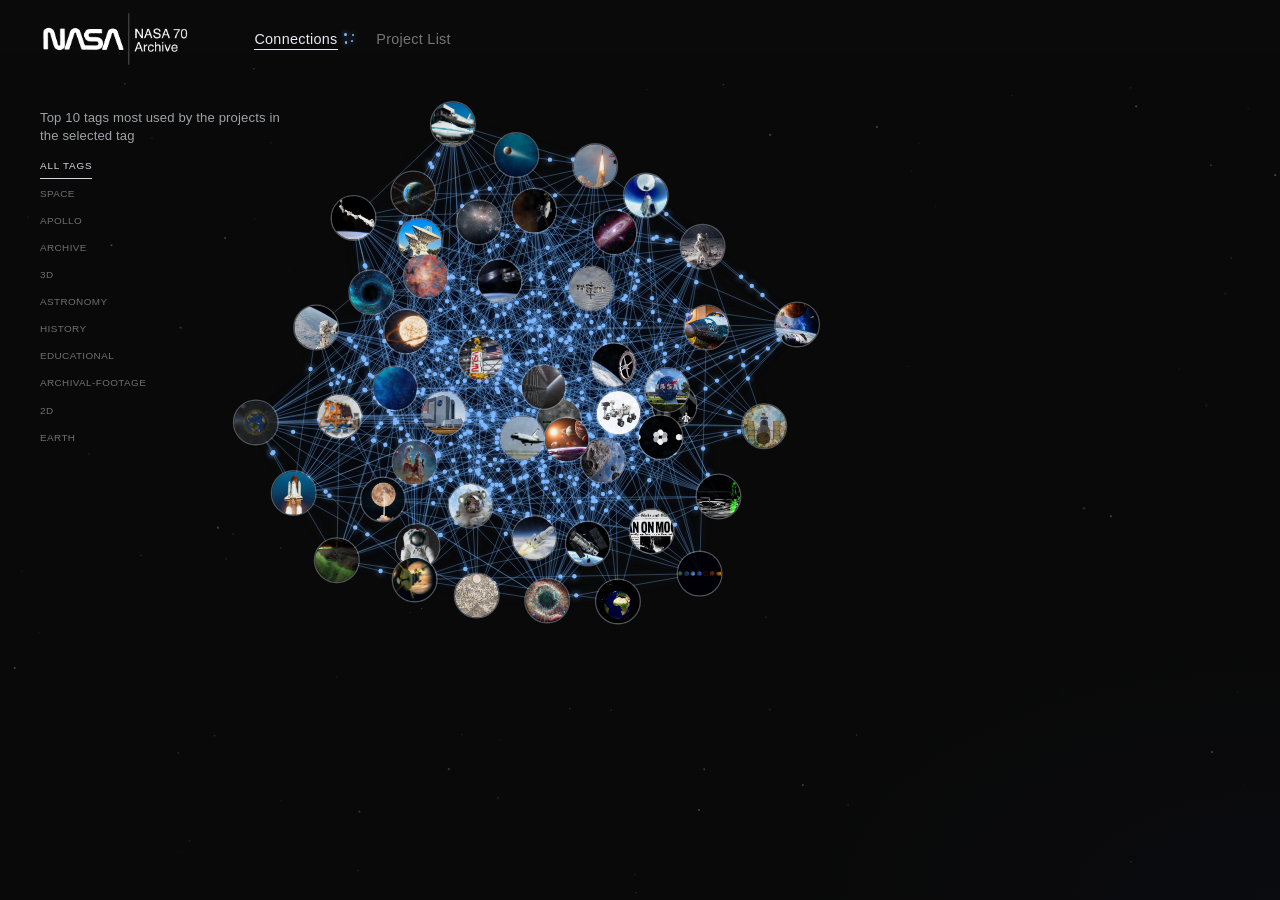
==== commit f966643d: "26/08" ====
--- a/explore.html
+++ b/explore.html
@@ -4,7 +4,7 @@
   <meta charset="utf-8">
   <meta name="viewport" content="width=device-width, initial-scale=1">
   <title>NASA70 — Connections</title>
-  <link rel="stylesheet" href="css/main.css?v=settle-direct2">
+  <link rel="stylesheet" href="css/main.css?v=cta-labels">
 </head>
 <body class="page-top10 mode-connections" data-mode="connections">
   <header class="site-header">
@@ -29,11 +29,11 @@
   </header>
 
   <div class="home-hero" id="home-hero">
-    <h1 class="hero-nasa__title" id="hero-title">70th Anniversary<br>Project Archive</h1>
-    <p class="hero-nasa__lead">An interactive collection of web projects celebrating<br>70 years of NASA</p>
-    <p class="hero-nasa__body">Each project explores a different mission, technology, or chapter of space history. Rather than a simple list sorted by date or author, this archive lets you explore the collection through its connections: every project is described by a set of tags, and projects sharing the same tags are linked together, revealing how they relate to one another.</p>
+    <h1 class="hero-nasa__title" id="hero-title">NASA 70 Archive</h1>
+    <p class="hero-nasa__lead">An archive of projects to celebrate the<br>70th anniversary of NASA</p>
+    <p class="hero-nasa__body">Each project explores a different mission, technology, or chapter in the history of space exploration. This archive allows you to explore the collection through its connections: each project is described by a set of tags, and projects that share the same tags are linked together, revealing how they are connected.</p>
     <a class="hero-nasa__cta" href="explore.html" id="hero-cta">
-      <span class="hero-nasa__ctaLabel">Explore Connections</span>
+      <span class="hero-nasa__ctaLabel">Show Connections</span>
       <span class="hero-nasa__ctaParticles" aria-hidden="true"><span></span><span></span><span></span><span></span></span>
     </a>
   </div>
@@ -81,6 +81,6 @@
     </div>
   </div>
 
-  <script type="module" src="js/main.js?v=settle-direct2"></script>
+  <script type="module" src="js/main.js?v=cta-labels"></script>
 </body>
 </html>
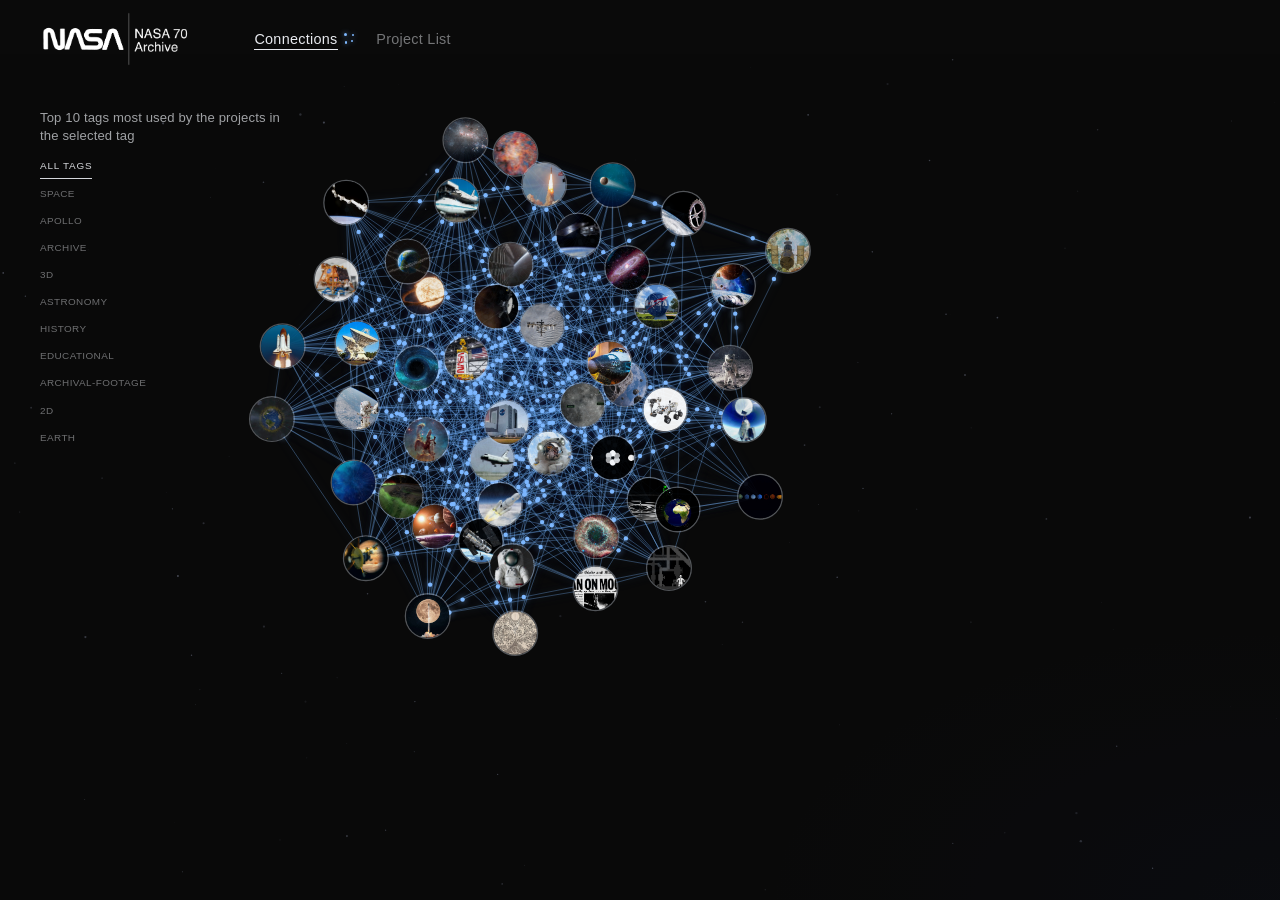
==== commit 7726a616: "26/08" ====
--- a/explore.html
+++ b/explore.html
@@ -4,7 +4,7 @@
   <meta charset="utf-8">
   <meta name="viewport" content="width=device-width, initial-scale=1">
   <title>NASA70 — Connections</title>
-  <link rel="stylesheet" href="css/main.css?v=cta-labels">
+  <link rel="stylesheet" href="css/main.css?v=back-cta-always">
 </head>
 <body class="page-top10 mode-connections" data-mode="connections">
   <header class="site-header">
@@ -81,6 +81,6 @@
     </div>
   </div>
 
-  <script type="module" src="js/main.js?v=cta-labels"></script>
+  <script type="module" src="js/main.js?v=back-cta-always"></script>
 </body>
 </html>
--- a/css/main.css
+++ b/css/main.css
@@ -1696,11 +1696,8 @@
   font-size: 0.85rem;
   font-weight: 400;
   letter-spacing: 0.01em;
-  text-decoration: underline;
-  text-decoration-color: rgba(232, 234, 239, 0.72);
-  text-underline-offset: 0.32em;
-  text-decoration-thickness: 1px;
-  color: var(--text);
+  text-decoration: none;
+  color: rgba(232, 234, 239, 0.78);
 }
 
 .preview-panel__cta:hover {
@@ -1711,12 +1708,6 @@
   display: inline-flex;
   align-items: center;
   gap: 0.5rem;
-  color: rgba(255, 255, 255, 0.98);
-  text-decoration: none;
-}
-
-.preview-panel__cta--primary:hover {
-  color: #fff;
 }
 
 .preview-panel__ctaLabel {
@@ -1737,8 +1728,11 @@
   transition: transform 0.25s ease;
 }
 
-.preview-panel__cta--primary:hover .preview-panel__ctaLabel::after,
-.preview-panel__cta--primary:focus-visible .preview-panel__ctaLabel::after {
+/* Sottolineatura animata generica (non solo su --primary): stessa logica
+   di .explore-card__cta nella Project List, così "Open Project" e "View
+   in Project List" si comportano allo stesso modo. */
+.preview-panel__cta:hover .preview-panel__ctaLabel::after,
+.preview-panel__cta:focus-visible .preview-panel__ctaLabel::after {
   transform: scaleX(1);
 }
 
@@ -1775,8 +1769,6 @@
    sotto "Open Project" con poco spazio. */
 .preview-panel__cta--back {
   margin-top: 0.6rem;
-  text-decoration-color: rgba(232, 234, 239, 0.45);
-  color: rgba(232, 234, 239, 0.78);
 }
 
 .preview-panel__tagBlock {
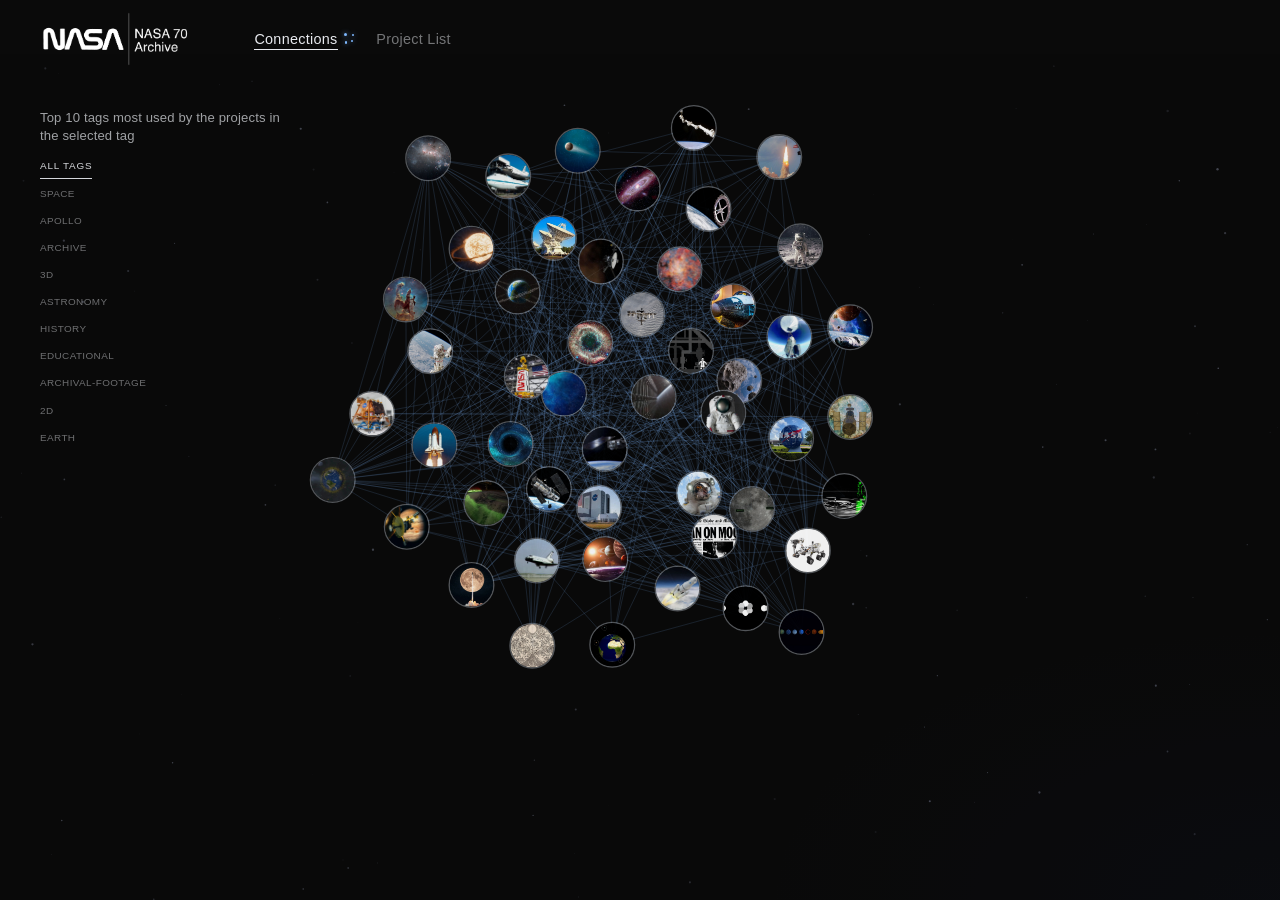
==== commit 5e26a69b: "Final" ====
--- a/explore.html
+++ b/explore.html
@@ -4,7 +4,7 @@
   <meta charset="utf-8">
   <meta name="viewport" content="width=device-width, initial-scale=1">
   <title>NASA70 — Connections</title>
-  <link rel="stylesheet" href="css/main.css?v=back-cta-always">
+  <link rel="stylesheet" href="css/main.css?v=ambient-lines-fade">
 </head>
 <body class="page-top10 mode-connections" data-mode="connections">
   <header class="site-header">
@@ -81,6 +81,6 @@
     </div>
   </div>
 
-  <script type="module" src="js/main.js?v=back-cta-always"></script>
+  <script type="module" src="js/main.js?v=ambient-lines-fade"></script>
 </body>
 </html>
--- a/css/main.css
+++ b/css/main.css
@@ -423,6 +423,15 @@
   filter: drop-shadow(0 0 3px rgba(126, 184, 255, 0.95));
 }
 
+/* Vista ambient (nessun hover/selezione attivi, niente pallini animati,
+   vedi renderAllHighlightLinks): linee più trasparenti di quelle "in
+   evidenza" mostrate in hover/click su un progetto, che restano invariate
+   (.focus-link di base). */
+.graph-svg .focus-link--ambient {
+  stroke-opacity: 0.14;
+  filter: none;
+}
+
 /* Coppie che coinvolgono un progetto "spento" dal filtro tag: stessa
    attenuazione visiva dei nodi .graph-node--inactive (non spariscono, solo
    una linea piatta senza glow né pallini animati — quelli restano solo per
@@ -785,15 +794,31 @@
 .tooltip {
   position: fixed;
   z-index: 25;
-  max-width: min(320px, calc(100vw - 2rem));
-  padding: 0.75rem 0.85rem;
-  border-radius: var(--radius);
+  max-width: min(280px, calc(100vw - 2rem));
+  padding: 0.5rem 0.6rem;
+  border-radius: 6px;
   border: 1px solid var(--panel-border);
   background: rgba(12, 14, 22, 0.15);
   backdrop-filter: blur(12px);
   box-shadow: 0 16px 48px rgba(0, 0, 0, 0.45);
   pointer-events: none;
   transition: opacity 0.2s ease;
+}
+
+/* Il tooltip "Shares N tags" riusa .preview-panel__sharedTags (stesso
+   blocco del pannello anteprima): lì ha già margine/padding/bordo suoi,
+   che qui si sommerebbero al padding del tooltip stesso, rendendo il
+   riquadro più ingombrante del necessario per una singola riga di testo. */
+.tooltip .preview-panel__sharedTags {
+  margin: 0;
+  padding: 0.35rem 0.5rem;
+  border-left-width: 2px;
+  border-radius: 0 3px 3px 0;
+}
+
+.tooltip .preview-panel__sharedTagsLine {
+  font-size: 0.68rem;
+  line-height: 1.4;
 }
 
 .tooltip[hidden] {
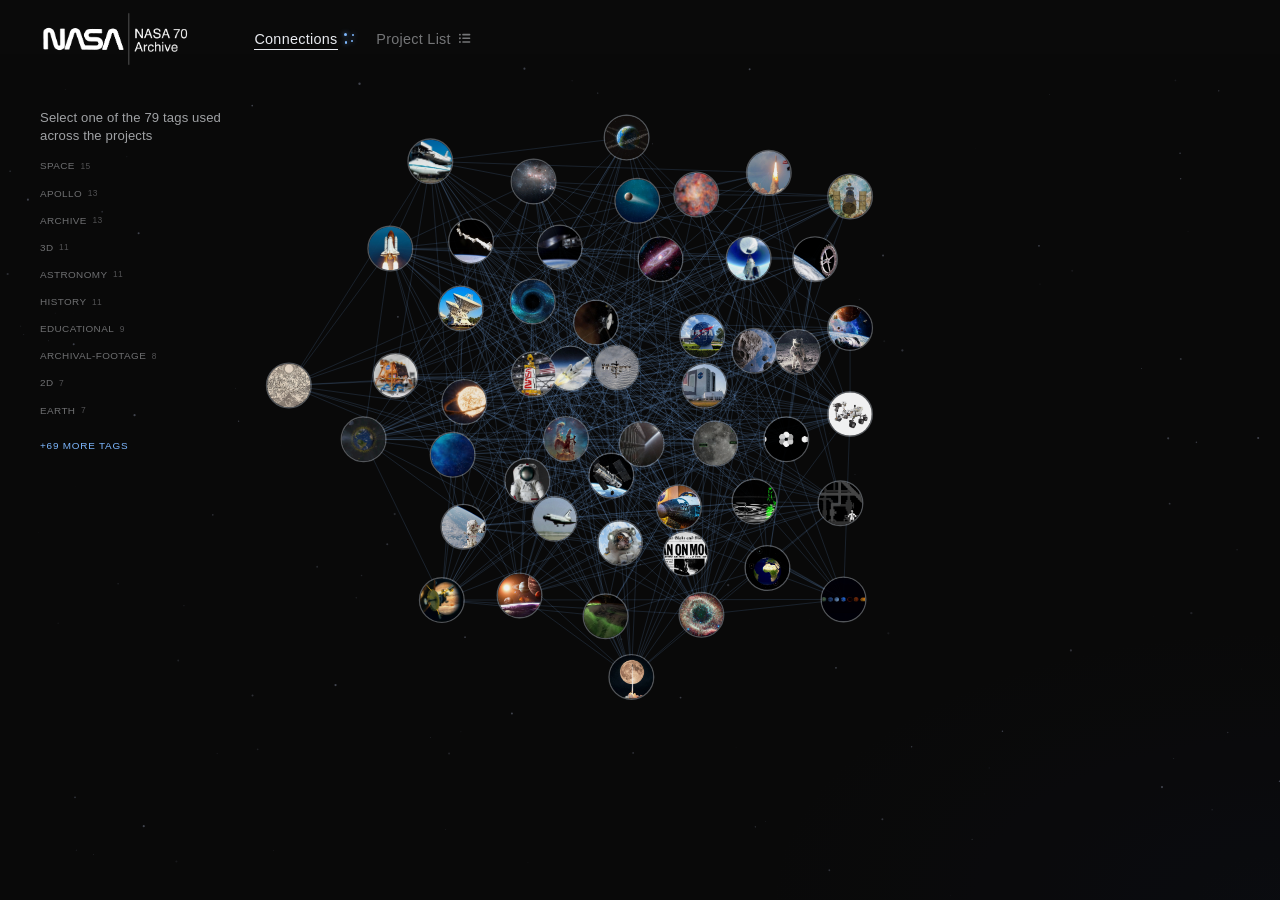
==== commit c7afdc77: "Aggiornamento 24/11" ====
--- a/explore.html
+++ b/explore.html
@@ -19,6 +19,7 @@
         </a>
         <a class="site-nav__link" href="projects.html">
           <span class="site-nav__linkLabel">Project List</span>
+          <svg class="site-nav__linkIcon" viewBox="2.5 2.5 19 19" fill="none" aria-hidden="true" focusable="false"><path d="M9 6h11M9 12h11M9 18h11" stroke="currentColor" stroke-width="2.6" stroke-linecap="round"/><path d="M4 6h.01M4 12h.01M4 18h.01" stroke="currentColor" stroke-width="3.2" stroke-linecap="round"/></svg>
         </a>
       </nav>
     </div>
--- a/css/main.css
+++ b/css/main.css
@@ -266,6 +266,18 @@
   }
 }
 
+/* Icona lista accanto a "Project List" (stessa di "View in Project List"
+   nell'anteprima). Distanza dal testo come le particelle di "Connections";
+   alzata di poco per centrarla otticamente sulle maiuscole del testo
+   invece che sulla linea di base. */
+.site-nav__linkIcon {
+  flex: none;
+  width: 0.72rem;
+  height: 0.72rem;
+  margin-left: 0.2rem;
+  transform: translateY(-0.03rem);
+}
+
 .site-nav__link:hover {
   color: rgba(232, 234, 239, 0.88);
 }
@@ -785,6 +797,72 @@
 
 .filter-pill:hover {
   color: rgba(232, 234, 239, 0.82);
+}
+
+/* "×" a destra del tag selezionato: cliccando il tag attivo lo si
+   deseleziona (torna la vista con tutti i progetti). */
+.filter-pill__clear {
+  margin-left: 0.15rem;
+  font-size: 1.25em;
+  line-height: 1;
+  color: rgba(232, 234, 239, 0.7);
+  transition: color var(--transition);
+}
+
+.filter-pill:hover .filter-pill__clear {
+  color: var(--text);
+}
+
+/* Numero di progetti con quel tag, accanto al nome (più tenue). */
+.filter-pill__count {
+  font-size: 0.85em;
+  color: rgba(232, 234, 239, 0.32);
+}
+
+/* Lista espansa ("+N more tags"): cresce fino allo spazio disponibile e
+   poi scorre, con "Show less" sempre visibile sotto. Mobile (fascia in
+   basso): altezza limitata per non coprire il grafo. */
+.filters__tags--scroll {
+  max-height: 30vh;
+  min-height: 0;
+  overflow-y: auto;
+  overscroll-behavior: contain;
+  scrollbar-width: thin;
+  scrollbar-color: rgba(232, 234, 239, 0.25) transparent;
+  padding-right: 0.4rem;
+}
+
+/* Bottone "+N more tags" / "Show less" sotto l'elenco dei tag. */
+.filters__more {
+  position: relative;
+  margin: 0;
+  padding: 0.28rem 0;
+  border: 0;
+  background: transparent;
+  font-size: 0.62rem;
+  text-transform: uppercase;
+  letter-spacing: 0.08em;
+  color: var(--accent);
+  cursor: pointer;
+  justify-self: start;
+}
+
+.filters__more::after {
+  content: "";
+  position: absolute;
+  left: 0;
+  right: 0;
+  bottom: -3px;
+  height: 1px;
+  background: currentColor;
+  transform: scaleX(0);
+  transform-origin: left center;
+  transition: transform 0.25s ease;
+}
+
+.filters__more:hover::after,
+.filters__more:focus-visible::after {
+  transform: scaleX(1);
 }
 
 .filter-pill[aria-pressed="true"] {
@@ -1729,7 +1807,8 @@
   color: rgba(232, 234, 239, 0.88);
 }
 
-.preview-panel__cta--primary {
+.preview-panel__cta--primary,
+.preview-panel__cta--back {
   display: inline-flex;
   align-items: center;
   gap: 0.5rem;
@@ -1784,6 +1863,28 @@
   transform: translateX(2px);
 }
 
+/* Icona lista di "View in Project List": senza cerchio rosso, solo l'icona
+   nel colore del testo (anche in hover). */
+.preview-panel__cta--back .preview-panel__ctaArrow {
+  background: none;
+  color: currentColor;
+}
+
+.preview-panel__cta--back .preview-panel__ctaArrow svg {
+  width: 0.8rem;
+  height: 0.8rem;
+}
+
+/* Icona lista più vicina al testo: niente cerchio, quindi basta poco gap. */
+.preview-panel__cta--back {
+  gap: 0.3rem;
+}
+
+.preview-panel__cta--back .preview-panel__ctaArrow {
+  width: auto;
+  height: auto;
+}
+
 .preview-panel__actions {
   display: flex;
   flex-direction: column;
@@ -1900,11 +2001,16 @@
     bottom: auto;
     display: flex;
     flex-direction: column;
+    /* nowrap: se la lista è lunga ("+N more tags") deve restringersi e
+       scorrere lei, non mandare "Show less" in una seconda colonna. */
+    flex-wrap: nowrap;
     align-items: flex-start;
     row-gap: 0.65rem;
-    width: min(16rem, calc(100% - 2rem));
+    /* Larga quanto il contenuto (titolo su due righe / tag più lungo), così
+       la barra di scorrimento della lista resta vicina ai tag. */
+    width: max-content;
+    max-width: min(16rem, calc(100% - 2rem));
     max-height: min(65vh, calc(100% - 12rem));
-    max-width: none;
     padding: 0;
   }
 
@@ -1919,12 +2025,38 @@
     color: rgba(232, 234, 239, 0.68);
   }
 
-  /* Elenco tag in singola colonna (uno per riga), non più a capo su più
-     colonne: "All Tags" e ogni tag della lista occupano ciascuno una riga. */
+  /* Desktop: la colonna filtri ha già un max-height; la lista espansa si
+     restringe dentro di essa (flex) e scorre, il resto resta fisso. */
+  .page-top10 .filters__tags--scroll {
+    max-height: none;
+    flex: 0 1 auto;
+    width: 100%;
+  }
+
+  /* Titolo e "Show less" restano fissi sopra/sotto la lista che scorre. */
+  .page-top10 .filters__heading,
+  .page-top10 .filters__more {
+    flex: none;
+  }
+
+  .page-top10 .filters {
+    overflow: hidden;
+  }
+
+  /* Elenco tag in singola colonna (uno per riga). nowrap: con "+N more
+     tags" la lista deve scorrere in giù, non andare a capo in una seconda
+     colonna di lato. */
   .page-top10 .filters__tags {
     flex-direction: column;
+    flex-wrap: nowrap;
     align-items: flex-start;
     gap: 0.45rem;
+    /* Si restringe nella colonna filtri e scorre (anche da chiusa, su
+       schermi bassi); spazio sotto per la sottolineatura dell'ultimo tag. */
+    flex: 0 1 auto;
+    min-height: 0;
+    overflow-y: auto;
+    padding-bottom: 0.3rem;
   }
 }
 
@@ -2592,20 +2724,21 @@
   min-width: 0;
   padding-bottom: 1.35rem;
   border-bottom: 1px solid rgba(255, 255, 255, 0.12);
-  transition: border-color var(--transition), background var(--transition);
+  transition: border-color var(--transition), background var(--transition), opacity 0.35s ease;
 }
 
 @media (hover: hover) {
   .explore-card:hover {
-    border-bottom-color: rgba(255, 255, 255, 0.24);
+    border-bottom-color: rgba(255, 255, 255, 0.5);
   }
 
   .explore-card:hover .explore-card__title {
     color: #fff;
   }
 
+  /* Hover più evidente: cornice dell'immagine bianca quasi piena. */
   .explore-card:hover .explore-card__heroWrap {
-    border-color: rgba(255, 255, 255, 0.32);
+    border-color: rgba(255, 255, 255, 0.8);
   }
 
   .explore-card:hover .explore-card__hero {
@@ -2613,19 +2746,27 @@
   }
 }
 
-/* Evidenziazione temporanea quando si torna alla lista da "Torna alla
-   Project List". */
-.explore-card--focused {
-  animation: exploreCardFocusFlash 1.6s ease;
-}
-
-@keyframes exploreCardFocusFlash {
-  0% {
-    background: rgba(255, 255, 255, 0.12);
-  }
-  100% {
-    background: transparent;
-  }
+/* Arrivo da "View in Project List" (Connections): le altre card si
+   attenuano molto e non reagiscono all'hover (pointer-events: none), quella
+   selezionata ha cornice bianca. Si esce solo con un click fuori dalla card
+   selezionata (anche sopra una card attenuata) o con Esc: il primo click
+   chiude la modalità e basta, senza aprire link (vedi explore.js). */
+.explore-list--focusing .explore-card:not(.explore-card--selected) {
+  opacity: 0.15;
+  pointer-events: none;
+}
+
+.explore-card--selected {
+  border-bottom-color: rgba(255, 255, 255, 0.85);
+}
+
+.explore-card.explore-card--selected .explore-card__heroWrap {
+  border-color: #fff;
+  box-shadow: 0 0 0 1px #fff;
+}
+
+.explore-card--selected .explore-card__title {
+  color: #fff;
 }
 
 .explore-card__heroWrap {
